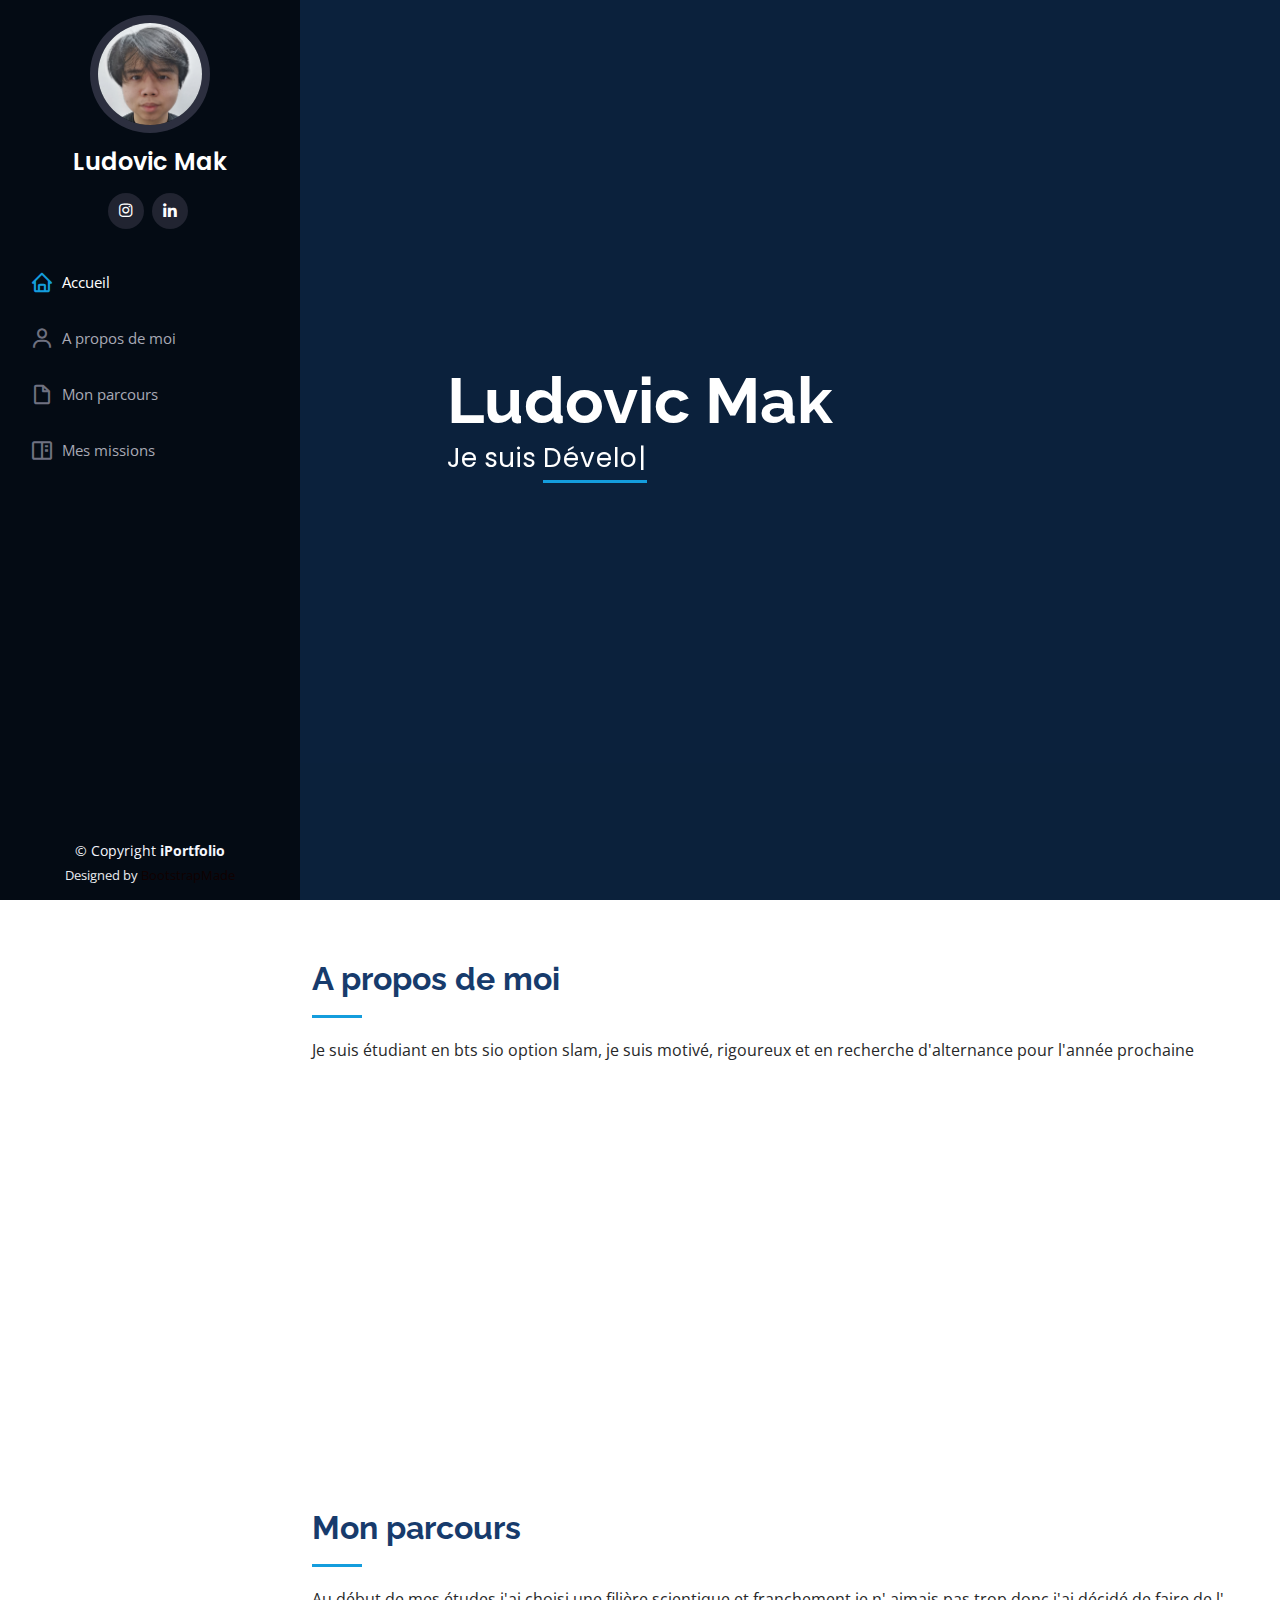
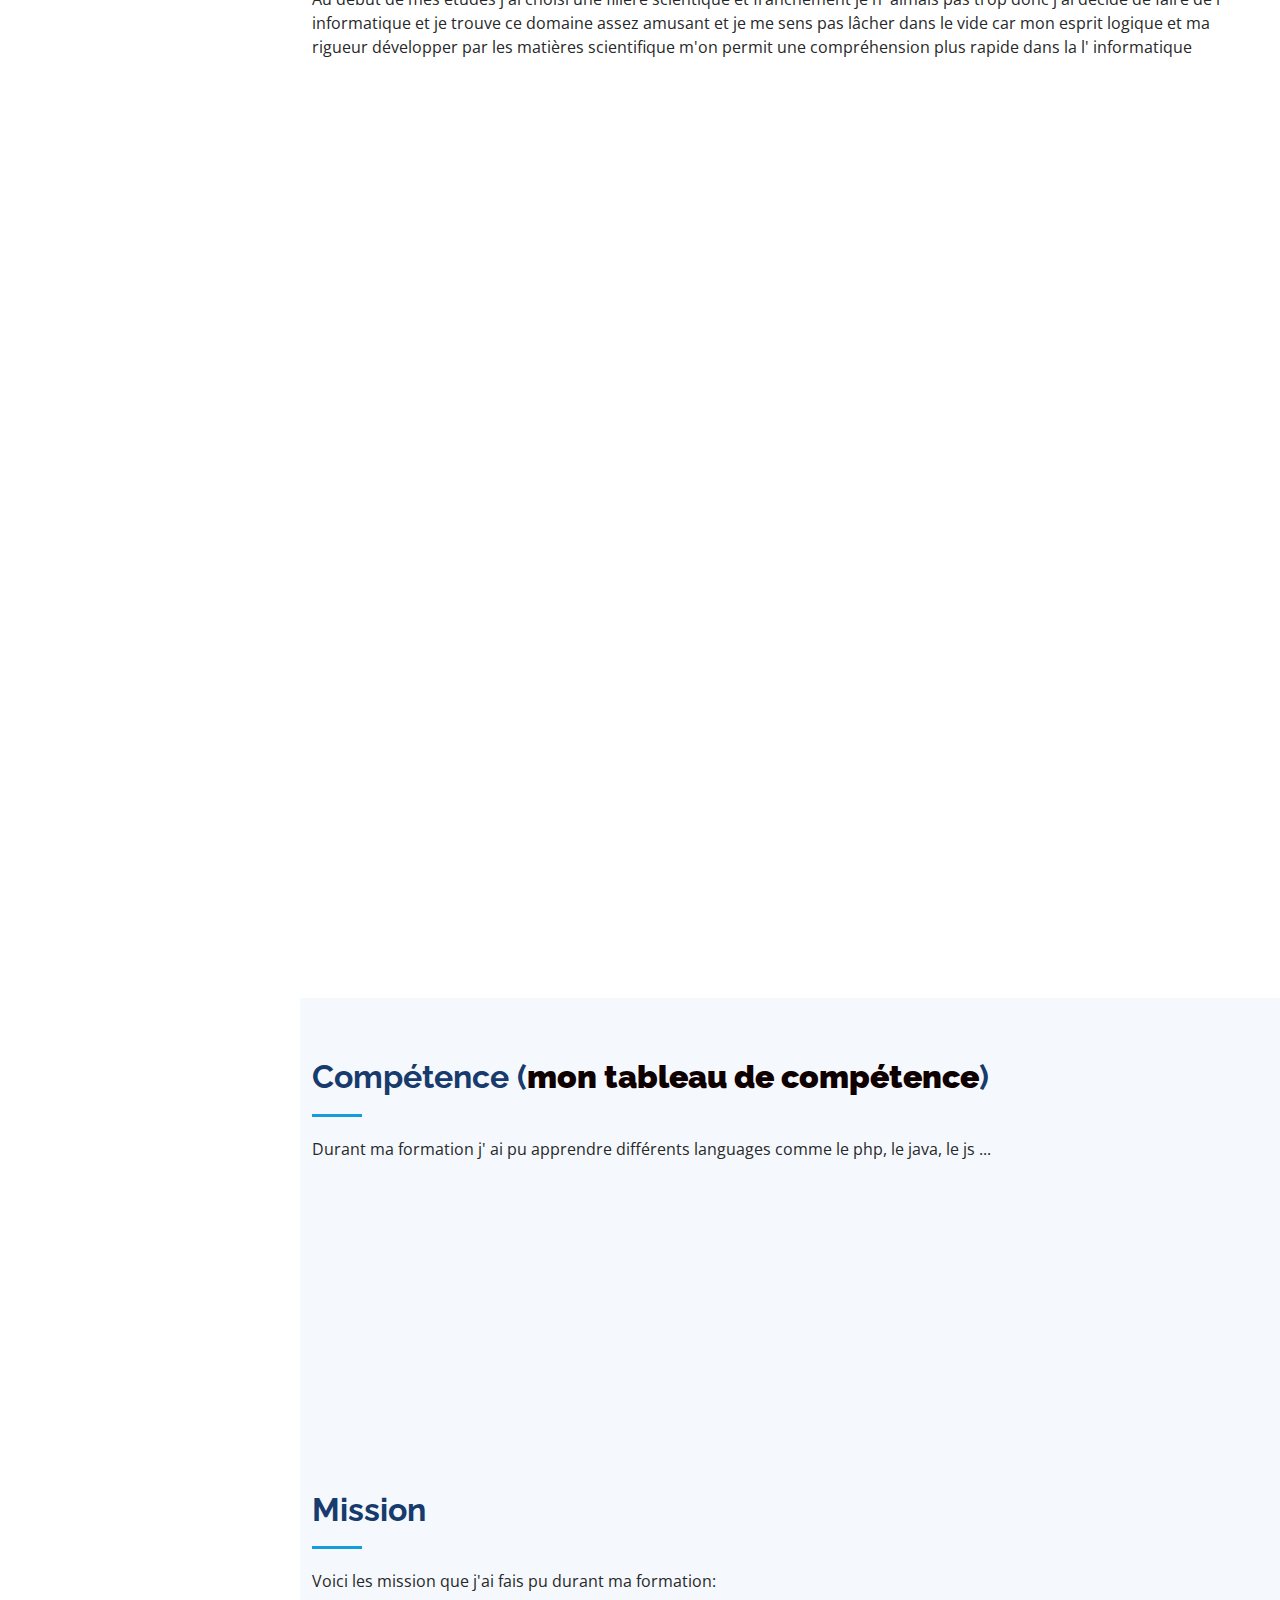
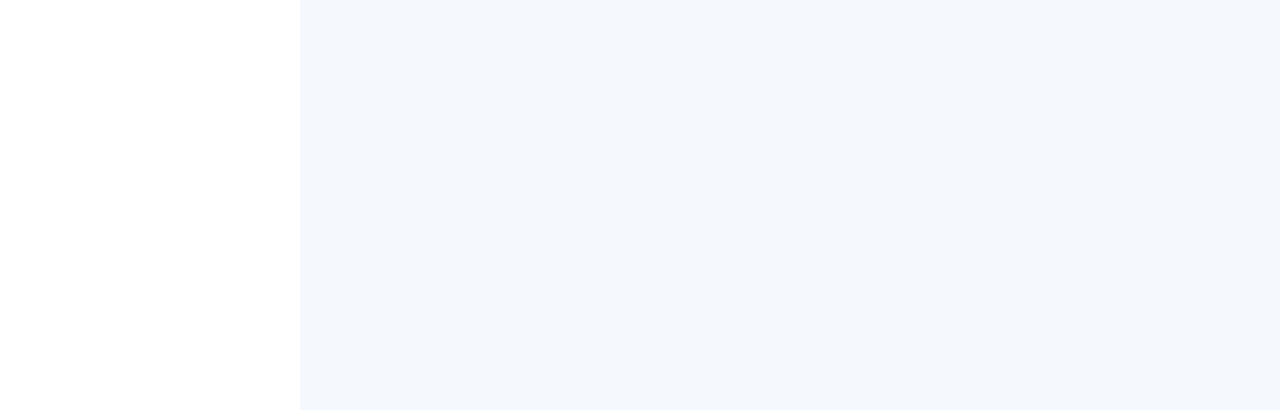
==== index.html @ ee84fea8 "go pc principal" ====
<!DOCTYPE html>
<html lang="en">

<head>
  <meta charset="utf-8">
  <meta content="width=device-width, initial-scale=1.0" name="viewport">

  <title>iPortfolio Bootstrap Template - Index</title>
  <meta content="" name="description">
  <meta content="" name="keywords">

  <!-- Favicons -->
  <link href="assets/img/favicon.png" rel="icon">
  <link href="assets/img/apple-touch-icon.png" rel="apple-touch-icon">

  <!-- Google Fonts -->
  <link href="https://fonts.googleapis.com/css?family=Open+Sans:300,300i,400,400i,600,600i,700,700i|Raleway:300,300i,400,400i,500,500i,600,600i,700,700i|Poppins:300,300i,400,400i,500,500i,600,600i,700,700i" rel="stylesheet">

  <!-- Vendor CSS Files -->
  <link href="assets/vendor/aos/aos.css" rel="stylesheet">
  <link href="assets/vendor/bootstrap/css/bootstrap.min.css" rel="stylesheet">
  <link href="assets/vendor/bootstrap-icons/bootstrap-icons.css" rel="stylesheet">
  <link href="assets/vendor/boxicons/css/boxicons.min.css" rel="stylesheet">
  <link href="assets/vendor/glightbox/css/glightbox.min.css" rel="stylesheet">
  <link href="assets/vendor/swiper/swiper-bundle.min.css" rel="stylesheet">

  <!-- Template Main CSS File -->
  <link href="assets/css/style.css" rel="stylesheet">

  <!-- =======================================================
  * Template Name: iPortfolio - v3.10.0
  * Template URL: https://bootstrapmade.com/iportfolio-bootstrap-portfolio-websites-template/
  * Author: BootstrapMade.com
  * License: https://bootstrapmade.com/license/
  ======================================================== -->
</head>

<body>

  <!-- ======= Mobile nav toggle button ======= -->
  <i class="bi bi-list mobile-nav-toggle d-xl-none"></i>

  <!-- ======= Header ======= -->
  <header id="header">
    <div class="d-flex flex-column">

      <div class="profile">
        <img src="assets/img/IMG_20230101_144242.jpg" alt="" class="img-fluid rounded-circle">
        <h1 class="text-light"><a href="index.html">Ludovic Mak</a></h1>
        <div class="social-links mt-3 text-center">
          <a href="https://www.instagram.com/mak.ludovic/?hl=fr" class="instagram"><i class="bx bxl-instagram"></i></a>
          <a href="https://www.linkedin.com/in/ludovic-mak-219747232/" class="linkedin"><i class="bx bxl-linkedin"></i></a>
        </div>
      </div>

      <nav id="navbar" class="nav-menu navbar">
        <ul>
          <li><a href="#hero" class="nav-link scrollto active"><i class="bx bx-home"></i> <span>Accueil</span></a></li>
          <li><a href="#about" class="nav-link scrollto"><i class="bx bx-user"></i> <span>A propos de moi</span></a></li>
          <li><a href="#resume" class="nav-link scrollto"><i class="bx bx-file-blank"></i> <span>Mon parcours</span></a></li>
          <li><a href="#portfolio" class="nav-link scrollto"><i class="bx bx-book-content"></i> <span>Mes missions</span></a></li>
        </ul>
      </nav><!-- .nav-menu -->
    </div>
  </header><!-- End Header -->

  <!-- ======= Hero Section ======= -->
  <section id="hero" class="d-flex flex-column justify-content-center align-items-center">
    <div class="hero-container" data-aos="fade-in">
      <h1>Ludovic Mak</h1>
      <p>Je suis <span class="typed" data-typed-items="Développeur, étudiant"></span></p>
    </div>
  </section><!-- End Hero -->

  <main id="main">

    <!-- ======= About Section ======= -->
    <section id="about" class="about">
      <div class="container">

        <div class="section-title">
          <h2>A propos de moi</h2>
          <p>Je suis étudiant en bts sio option slam, je suis motivé, rigoureux et en recherche d'alternance pour l'année prochaine</p>
        </div>

        <div class="row">
          <div class="col-lg-4" data-aos="fade-right">
            <img src="assets/img/IMG_20230101_144242.jpg" class="img-fluid" alt="">
          </div>
          <div class="col-lg-8 pt-4 pt-lg-0 content" data-aos="fade-left">
            <h3>Mon profil</h3>
            <div class="row">
              <div class="col-lg-6">
                <ul>
                  <li><i class="bi bi-chevron-right"></i> <strong>Née:</strong> <span>9 mai 2003</span></li>
                  <li><i class="bi bi-chevron-right"></i> <strong>Téléphone:</strong> <span>0781103301</span></li>
                  <li><i class="bi bi-chevron-right"></i> <strong>Ville:</strong> <span>Paris, Noisy-le-sec</span></li>
                </ul>
              </div>
              <div class="col-lg-6">
                <ul>
                  <li><i class="bi bi-chevron-right"></i> <strong>Age:</strong> <span>19</span></li>
                  <li><i class="bi bi-chevron-right"></i> <strong>Diplome:</strong> <span>Bts SIO (en cours)</span></li>
                  <li><i class="bi bi-chevron-right"></i> <strong>Email:</strong> <span>ludovic93mak@gmail.com</span></li>
                </ul>
              </div>
            </div>
            <strong>Mes hobbies:</strong>
            <p>
              Je suis un grand fan d'animation japonaise et des jeux vidéos (csgo,valorant , league of légend). J'adore le sport.
            </p>
          </div>
        </div>

      </div>
    </section><!-- End About Section -->



    <!-- ======= Resume Section ======= -->
    <section id="resume" class="resume">
      <div class="container">

        <div class="section-title">
          <h2>Mon parcours</h2>
          <p>Au début de mes études j'ai choisi une filière scientique et franchement je n' aimais pas trop donc j'ai décidé de faire de l' informatique et je trouve ce domaine assez amusant et je me sens pas lâcher dans le vide car mon esprit logique et ma rigueur développer par les matières scientifique m'on permit une compréhension plus rapide dans la l' informatique</p>
        </div>

        <div >
          <div  data-aos="fade-up">
            <h3 class="resume-title">Formation</h3>
            <div class="resume-item">
              <h4>Baccalauréat (Spécialité mathématique et physique chimie)</h4>
              <h5>2019 - 2021</h5>
              <p><em>Année de Terminale scientifique à travers laquelle j'ai choisi les spécialitées mathématique,physique et dont j' ai retiré la spécialité science de la vie et de la terre</em></p>
            </div>
            <div class="resume-item">
              <h4>BTS Services Informatiques aux Organisations (SIO)
                ORT Daniel Mayer Montreuil</h4>
              <h5>2021-2023(en cours)</h5>
              <p><em>Première formation supérieur avec l'option slam</em></p>
            </div>
          </div>
          <div  data-aos="fade-up" data-aos-delay="100">
            <h3 class="resume-title">Expérience professionnel (<a href="https://drive.google.com/file/d/1lnqIMyscr5g5LhVoEXSQSkCgMz_3usOL/view?usp=share_link"><strong>mon CV</strong></a>)</h3>
            <div class="resume-item">
              <h4>Premier stage à Etienne Services</h4>
              <h5>23 mai 2022 - 27 juin 2020</h5>
              <p><em>Présentaion de l' entreprise:</em></p>
              <p><em>Etienne Services est une SASU situé à Noisy le sec(93130) dont son domaine sont la plomberie, serrurerie et l'électricité qui à pour secteur d’activité national(France) et comme effectif
                6 à 9 salariés</em></p>
              <p><em>Ma mission:</em></p>
              <ul>
                <li>CSS,html et responsive</li>
                <li>MVC</li>
              </ul>
            </div>
            <div class="resume-item">
              <h4>CDD</h4>
              <h5>vacance d'été 2022</h5>
              <p><em>Participation à l'intégration du designe du site Etienne Services</em></p>
              <ul>
                <li>CSS,html et responsive</li>
              </ul>
            </div>
          </div>
        </div>

      </div>
    </section><!-- End Resume Section -->
    <!-- ======= Skills Section ======= -->
    <section id="skills" class="skills section-bg">
      <div class="container">

        <div class="section-title">
          <h2>Compétence (<a href="https://docs.google.com/spreadsheets/d/13th4vbRQfVLLl1kEltudAr673wHTP_uY/edit?usp=share_link&ouid=117231473294938937440&rtpof=true&sd=true"><strong>mon tableau de compétence</strong></a>)</h2>

          <p>Durant ma formation j' ai pu apprendre différents languages comme le php, le java, le js ...</p>
        </div>

        <div class="row skills-content">

          <div class="col-lg-6" data-aos="fade-up">

            <div class="progress">
              <span class="skill">HTML </span>

            </div>

            <div class="progress">
              <span class="skill">CSS </span>

            </div>

            <div class="progress">
              <span class="skill">JavaScript </span>

            </div>

          </div>

          <div class="col-lg-6" data-aos="fade-up" data-aos-delay="100">

            <div class="progress">
              <span class="skill">PHP </span>

            </div>

            <div class="progress">
              <span class="skill">JAVA</span>

            </div>

            <div class="progress">
              <span class="skill">Python </span>
            </div>

          </div>

        </div>

      </div>
    </section><!-- End Skills Section -->

    <!-- ======= Portfolio Section ======= -->
    <section id="portfolio" class="portfolio section-bg">
      <div class="container">

        <div class="section-title">
          <h2>Mission</h2>
         <p>Voici les mission que j'ai fais pu durant ma formation:</p>
        </div>

        <div class="row" data-aos="fade-up">
          <div class="col-lg-12 d-flex justify-content-center">
            <ul id="portfolio-flters">
              <li data-filter="*" class="filter-active">All</li>
              <li data-filter=".filter-soft">software</li>
              <li data-filter=".filter-web">Web</li>
            </ul>
          </div>
        </div>

        <div class="row portfolio-container" data-aos="fade-up" data-aos-delay="100">

          <div class="col-lg-4 col-md-6 portfolio-item filter-soft w-25">
            <div class="portfolio-wrap">
              <img src="assets/img/softauto.jpg" class="img-fluid w-100" alt="">
              <div class="portfolio-links">
                <a href="assets/img/softauto.jpg" data-gallery="portfolioGallery" class="portfolio-lightbox" title="App 1"><i class="bx bx-plus"></i></a>
                <a href="autoSoftware-details.html" title="More Details"><i class="bx bx-link"></i></a>
              </div>
            </div>
          </div>

          <div class="col-lg-4 col-md-6 portfolio-item filter-web w-25">
            <div class="portfolio-wrap">
              <img src="assets/img/webauto.jpg" class="img-fluid w-100" alt="">
              <div class="portfolio-links">
                <a href="assets/img/webauto.jpg" data-gallery="portfolioGallery" class="portfolio-lightbox" title="Web 3"><i class="bx bx-plus"></i></a>
                <a href="autoWeb-details.html" title="More Details"><i class="bx bx-link"></i></a>
              </div>
            </div>
          </div>
          <div class="col-lg-4 col-md-6 portfolio-item filter-web w-25">
            <div class="portfolio-wrap">
              <img src="assets/img/projetStage.png" class="img-fluid w-100" alt="" >
              <div class="portfolio-links">
                <a href="assets/img/webauto.jpg" data-gallery="portfolioGallery" class="portfolio-lightbox" title="Web 3"><i class="bx bx-plus"></i></a>
                <a href="projetStage-details.html" title="More Details"><i class="bx bx-link"></i></a>
              </div>
            </div>
          </div>
          <div class="col-lg-4 col-md-6 portfolio-item filter-web w-25">
            <div class="portfolio-wrap">
              <img src="assets/img/stagecrm.png" class="img-fluid w-100" alt="" >
              <div class="portfolio-links">
                <a href="assets/img/stagecrm.png" data-gallery="portfolioGallery" class="portfolio-lightbox" title="Web 3"><i class="bx bx-plus"></i></a>
                <a href="CRM-details.html" title="More Details"><i class="bx bx-link"></i></a>
              </div>
            </div>
          </div>

        </div>

      </div>
    </section><!-- End Portfolio Section -->


  </main><!-- End #main -->

  <!-- ======= Footer ======= -->
  <footer id="footer">
    <div class="container">
      <div class="copyright">
        &copy; Copyright <strong><span>iPortfolio</span></strong>
      </div>
      <div class="credits">
        <!-- All the links in the footer should remain intact. -->
        <!-- You can delete the links only if you purchased the pro version. -->
        <!-- Licensing information: https://bootstrapmade.com/license/ -->
        <!-- Purchase the pro version with working PHP/AJAX contact form: https://bootstrapmade.com/iportfolio-bootstrap-portfolio-websites-template/ -->
        Designed by <a href="https://bootstrapmade.com/">BootstrapMade</a>
      </div>
    </div>
  </footer><!-- End  Footer -->

  <a href="#" class="back-to-top d-flex align-items-center justify-content-center"><i class="bi bi-arrow-up-short"></i></a>

  <!-- Vendor JS Files -->
  <script src="assets/vendor/purecounter/purecounter_vanilla.js"></script>
  <script src="assets/vendor/aos/aos.js"></script>
  <script src="assets/vendor/bootstrap/js/bootstrap.bundle.min.js"></script>
  <script src="assets/vendor/glightbox/js/glightbox.min.js"></script>
  <script src="assets/vendor/isotope-layout/isotope.pkgd.min.js"></script>
  <script src="assets/vendor/swiper/swiper-bundle.min.js"></script>
  <script src="assets/vendor/typed.js/typed.min.js"></script>
  <script src="assets/vendor/waypoints/noframework.waypoints.js"></script>
  <script src="assets/vendor/php-email-form/validate.js"></script>

  <!-- Template Main JS File -->
  <script src="assets/js/main.js"></script>

</body>

</html>
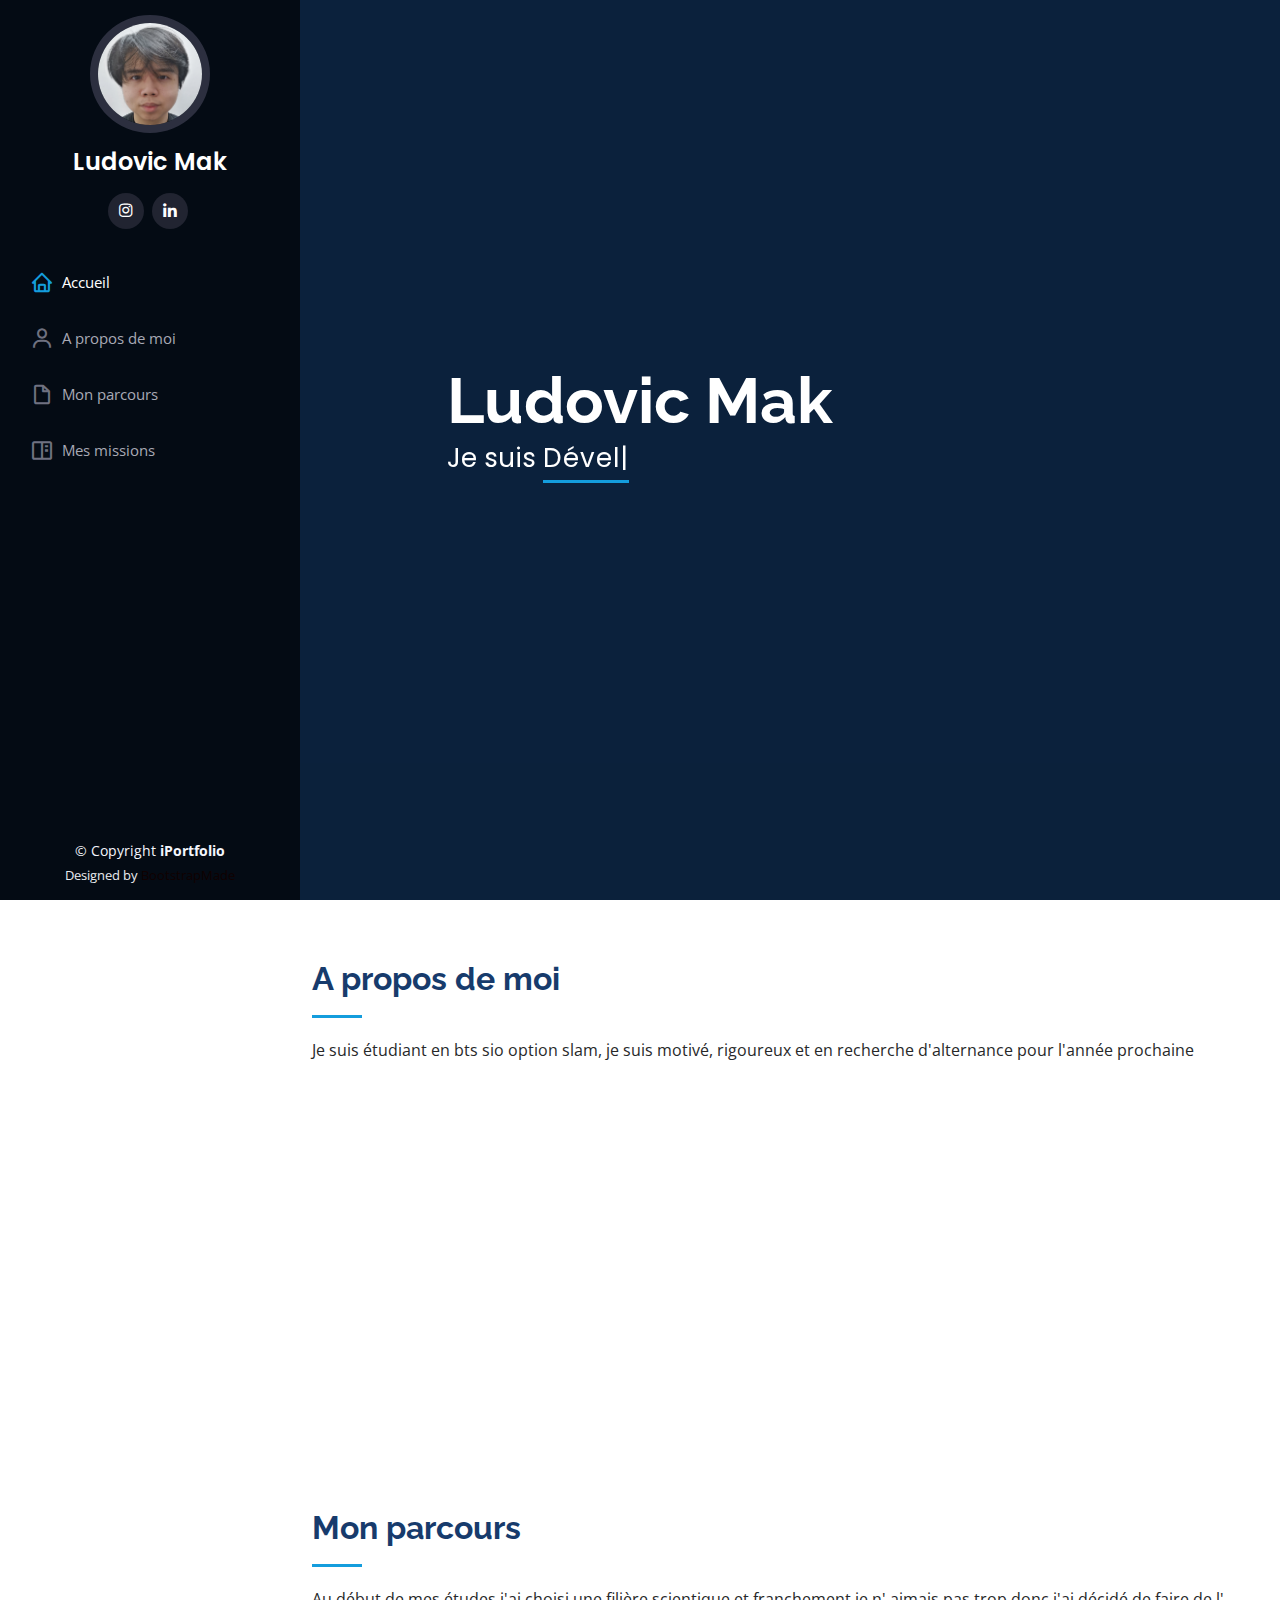
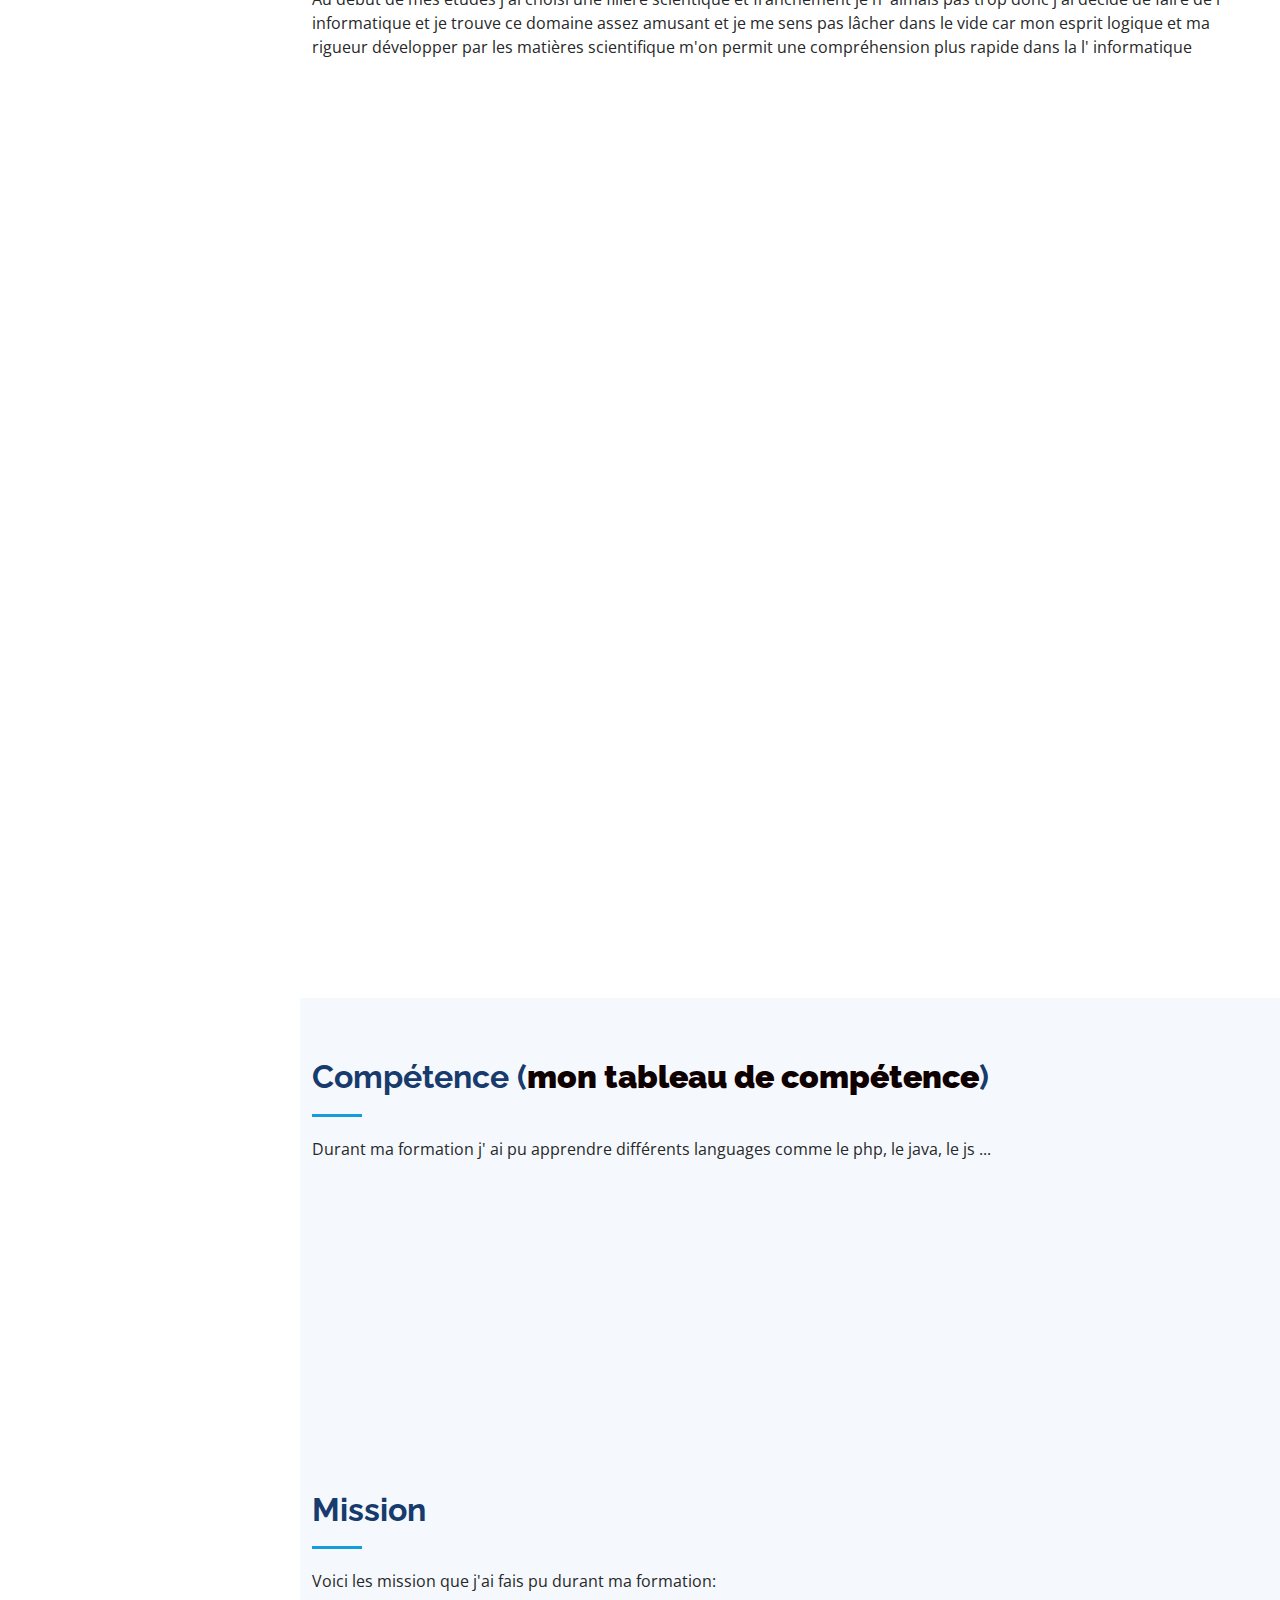
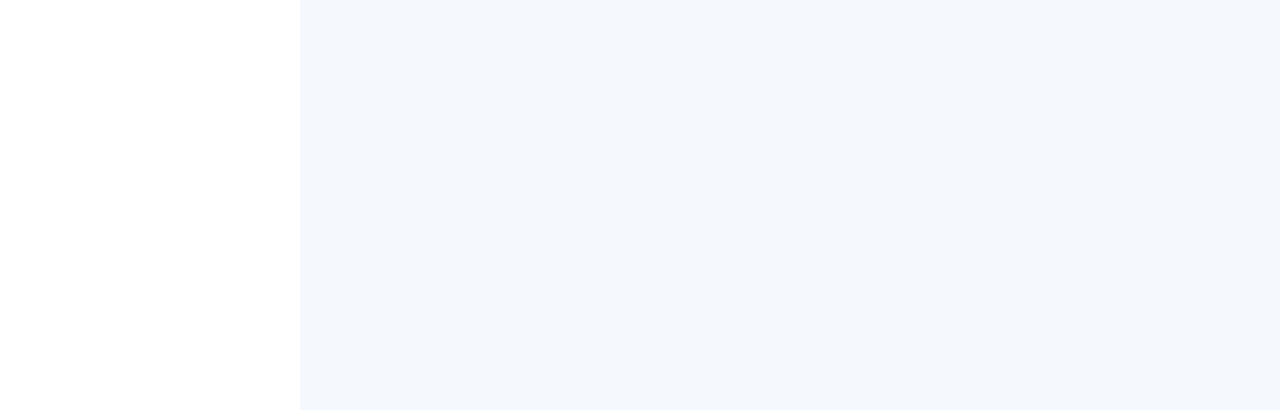
==== commit e59c3cf0: "sauvegarde" ====
--- a/index.html
+++ b/index.html
@@ -105,10 +105,7 @@
                 </ul>
               </div>
             </div>
-            <strong>Mes hobbies:</strong>
-            <p>
-              Je suis un grand fan d'animation japonaise et des jeux vidéos (csgo,valorant , league of légend). J'adore le sport.
-            </p>
+
           </div>
         </div>
 
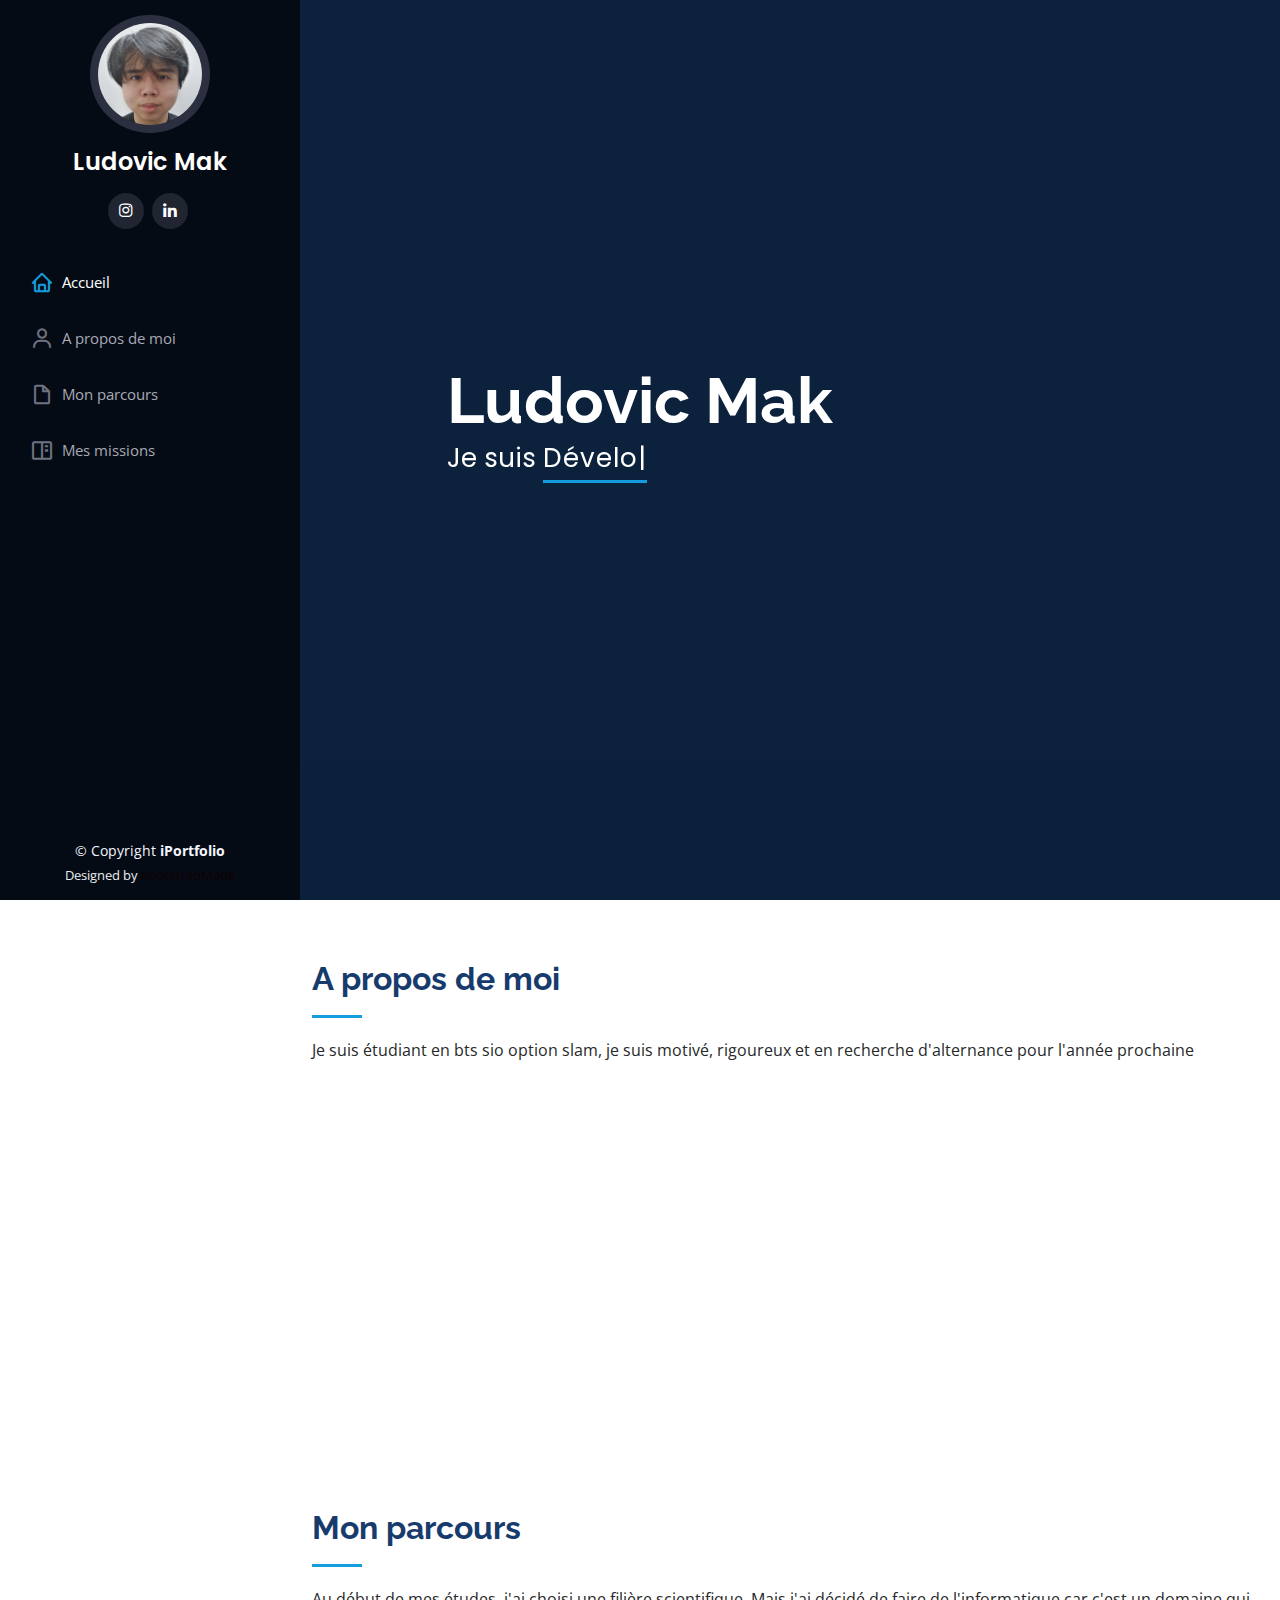
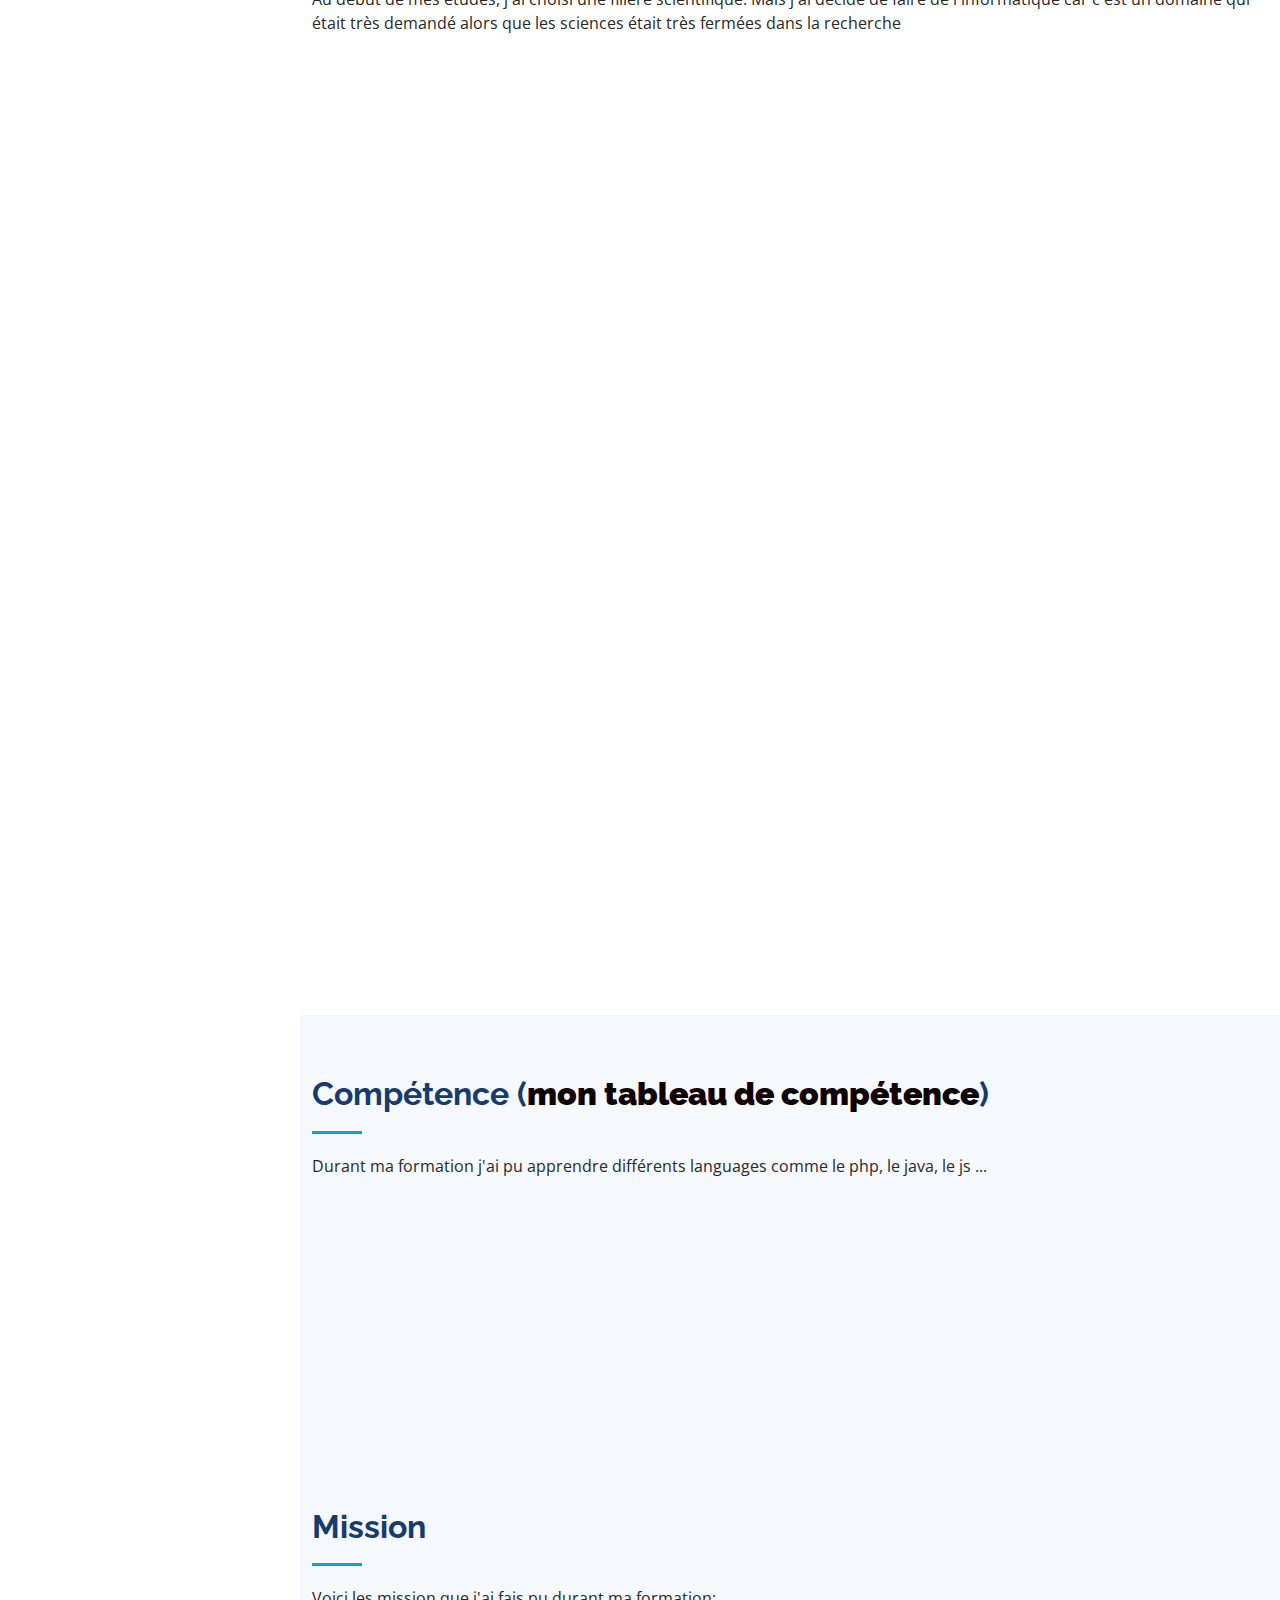
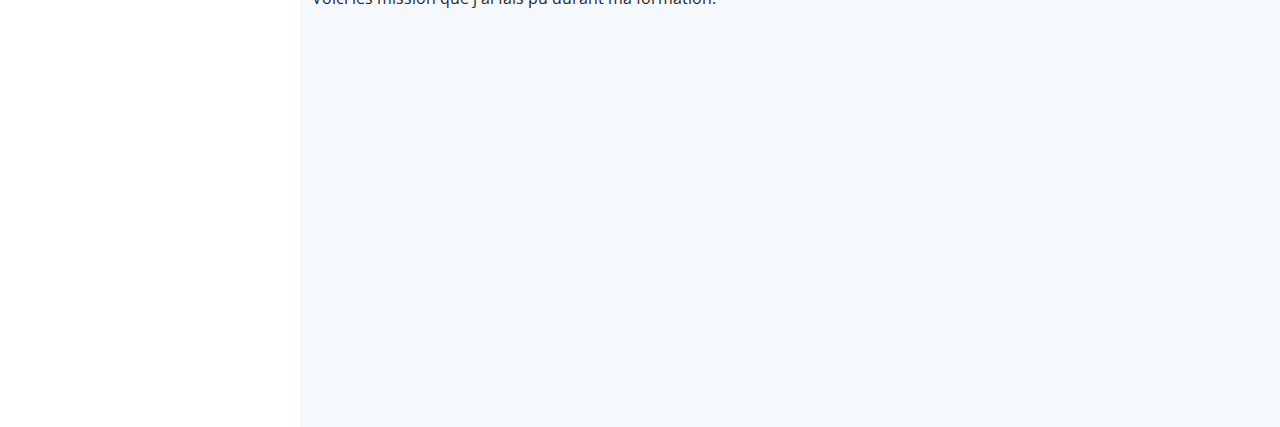
==== commit 8db2d1a3: "sauvegarde" ====
--- a/index.html
+++ b/index.html
@@ -94,7 +94,7 @@
                 <ul>
                   <li><i class="bi bi-chevron-right"></i> <strong>Née:</strong> <span>9 mai 2003</span></li>
                   <li><i class="bi bi-chevron-right"></i> <strong>Téléphone:</strong> <span>0781103301</span></li>
-                  <li><i class="bi bi-chevron-right"></i> <strong>Ville:</strong> <span>Paris, Noisy-le-sec</span></li>
+                  <li><i class="bi bi-chevron-right"></i> <strong>Ville:</strong> <span>Noisy-le-sec</span></li>
                 </ul>
               </div>
               <div class="col-lg-6">
@@ -120,7 +120,7 @@
 
         <div class="section-title">
           <h2>Mon parcours</h2>
-          <p>Au début de mes études j'ai choisi une filière scientique et franchement je n' aimais pas trop donc j'ai décidé de faire de l' informatique et je trouve ce domaine assez amusant et je me sens pas lâcher dans le vide car mon esprit logique et ma rigueur développer par les matières scientifique m'on permit une compréhension plus rapide dans la l' informatique</p>
+          <p>Au début de mes études, j'ai choisi une filière scientifique. Mais j'ai décidé de faire de l'informatique car c'est un domaine qui était très demandé alors que les sciences était très fermées dans la recherche</p>
         </div>
 
         <div >
@@ -142,23 +142,26 @@
             <h3 class="resume-title">Expérience professionnel (<a href="https://drive.google.com/file/d/1lnqIMyscr5g5LhVoEXSQSkCgMz_3usOL/view?usp=share_link"><strong>mon CV</strong></a>)</h3>
             <div class="resume-item">
               <h4>Premier stage à Etienne Services</h4>
-              <h5>23 mai 2022 - 27 juin 2020</h5>
+              <h5>23 mai 2022 - 27 juin 2022</h5>
               <p><em>Présentaion de l' entreprise:</em></p>
               <p><em>Etienne Services est une SASU situé à Noisy le sec(93130) dont son domaine sont la plomberie, serrurerie et l'électricité qui à pour secteur d’activité national(France) et comme effectif
                 6 à 9 salariés</em></p>
               <p><em>Ma mission:</em></p>
               <ul>
-                <li>CSS,html et responsive</li>
-                <li>MVC</li>
+                <li>Un blog responsive et en MVC avec comme techno : CSS, html et php</li>
               </ul>
             </div>
             <div class="resume-item">
               <h4>CDD</h4>
               <h5>vacance d'été 2022</h5>
               <p><em>Participation à l'intégration du designe du site Etienne Services</em></p>
-              <ul>
-                <li>CSS,html et responsive</li>
-              </ul>
+
+            </div>
+            <div class="resume-item">
+              <h4>CDD</h4>
+              <h5>9 janvier 2023 - 17 février 2023</h5>
+              <p><em>Ma mission était de tester leur crm et de résoudre les bugs dans le back-end et dans le front-end. Les tech</em></p>
+
             </div>
           </div>
         </div>
@@ -172,7 +175,7 @@
         <div class="section-title">
           <h2>Compétence (<a href="https://docs.google.com/spreadsheets/d/13th4vbRQfVLLl1kEltudAr673wHTP_uY/edit?usp=share_link&ouid=117231473294938937440&rtpof=true&sd=true"><strong>mon tableau de compétence</strong></a>)</h2>
 
-          <p>Durant ma formation j' ai pu apprendre différents languages comme le php, le java, le js ...</p>
+          <p>Durant ma formation j'ai pu apprendre différents languages comme le php, le java, le js ...</p>
         </div>
 
         <div class="row skills-content">
@@ -254,7 +257,7 @@
             <div class="portfolio-wrap">
               <img src="assets/img/webauto.jpg" class="img-fluid w-100" alt="">
               <div class="portfolio-links">
-                <a href="assets/img/webauto.jpg" data-gallery="portfolioGallery" class="portfolio-lightbox" title="Web 3"><i class="bx bx-plus"></i></a>
+                <a href="assets/img/webauto.jpg" data-gallery="portfolioGallery" class="portfolio-lightbox" title="Web 1"><i class="bx bx-plus"></i></a>
                 <a href="autoWeb-details.html" title="More Details"><i class="bx bx-link"></i></a>
               </div>
             </div>
@@ -263,7 +266,7 @@
             <div class="portfolio-wrap">
               <img src="assets/img/projetStage.png" class="img-fluid w-100" alt="" >
               <div class="portfolio-links">
-                <a href="assets/img/webauto.jpg" data-gallery="portfolioGallery" class="portfolio-lightbox" title="Web 3"><i class="bx bx-plus"></i></a>
+                <a href="assets/img/webauto.jpg" data-gallery="portfolioGallery" class="portfolio-lightbox" title="Web 2"><i class="bx bx-plus"></i></a>
                 <a href="projetStage-details.html" title="More Details"><i class="bx bx-link"></i></a>
               </div>
             </div>
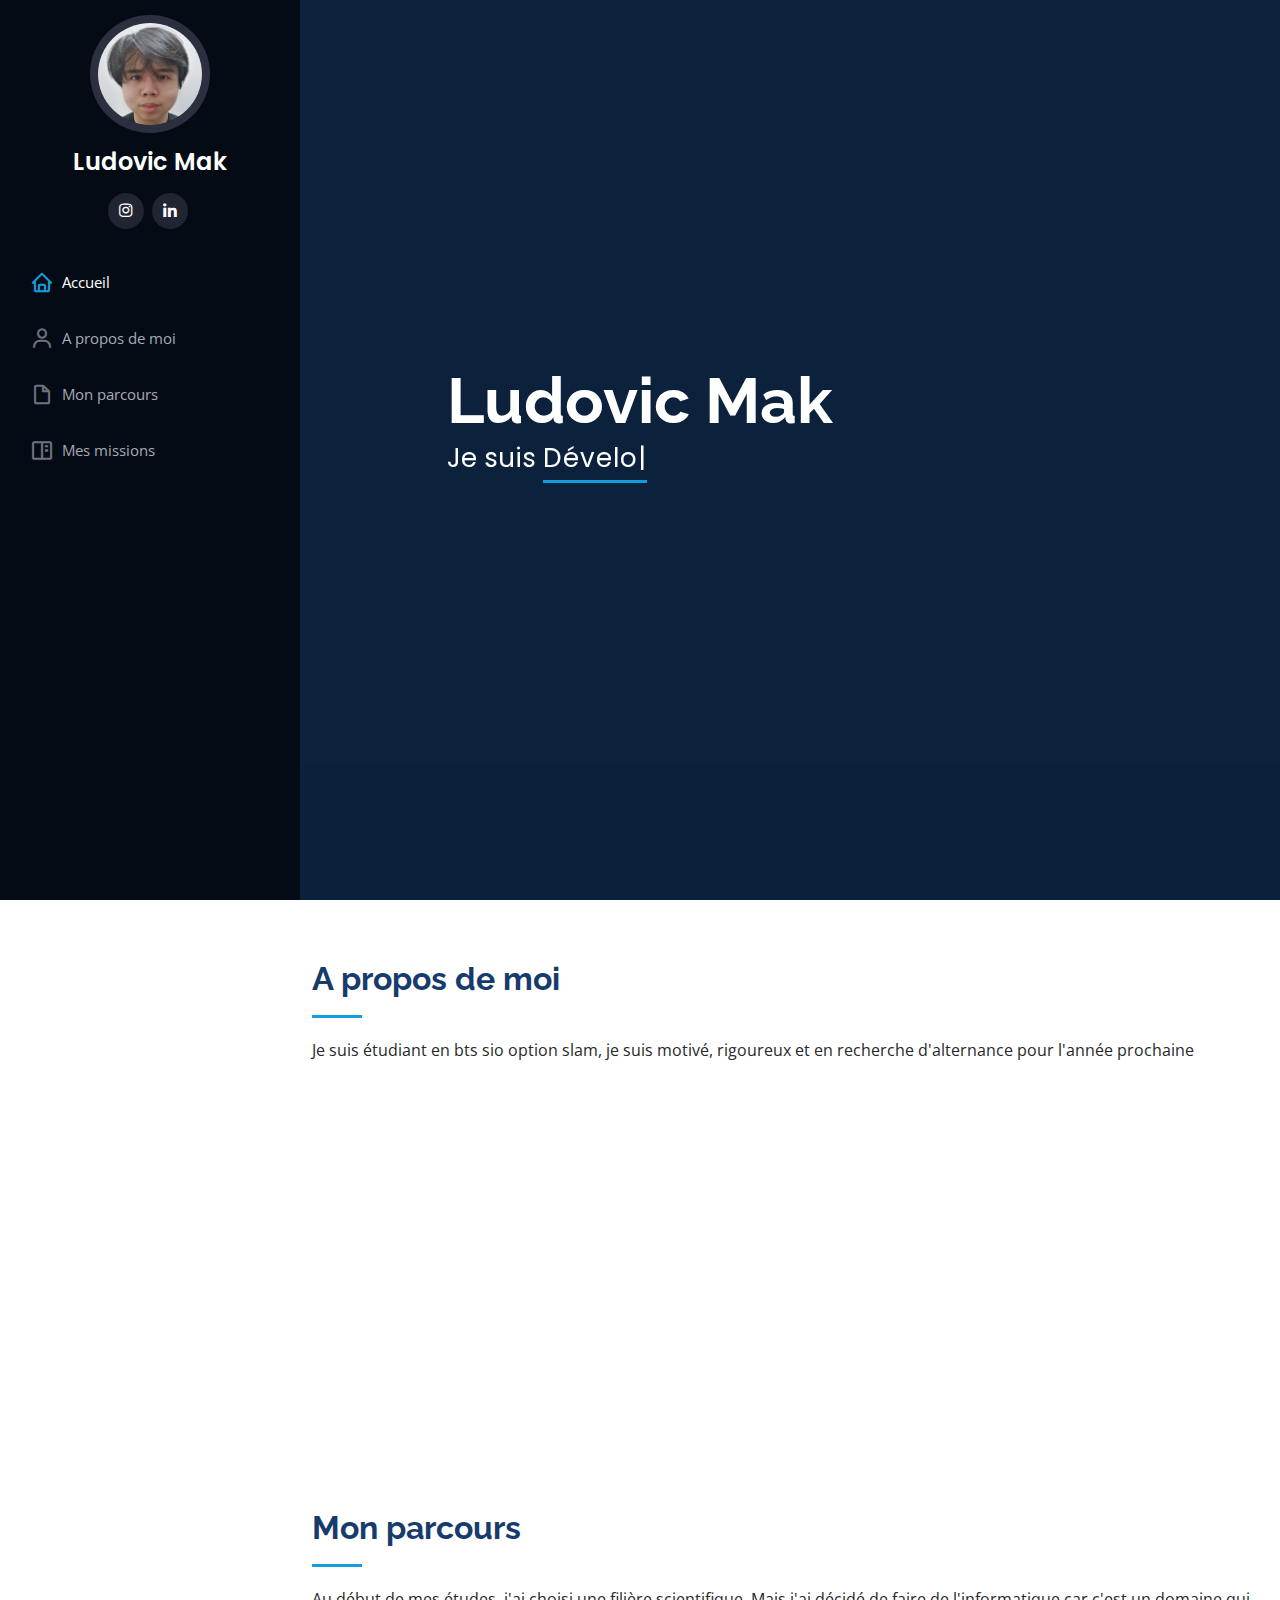
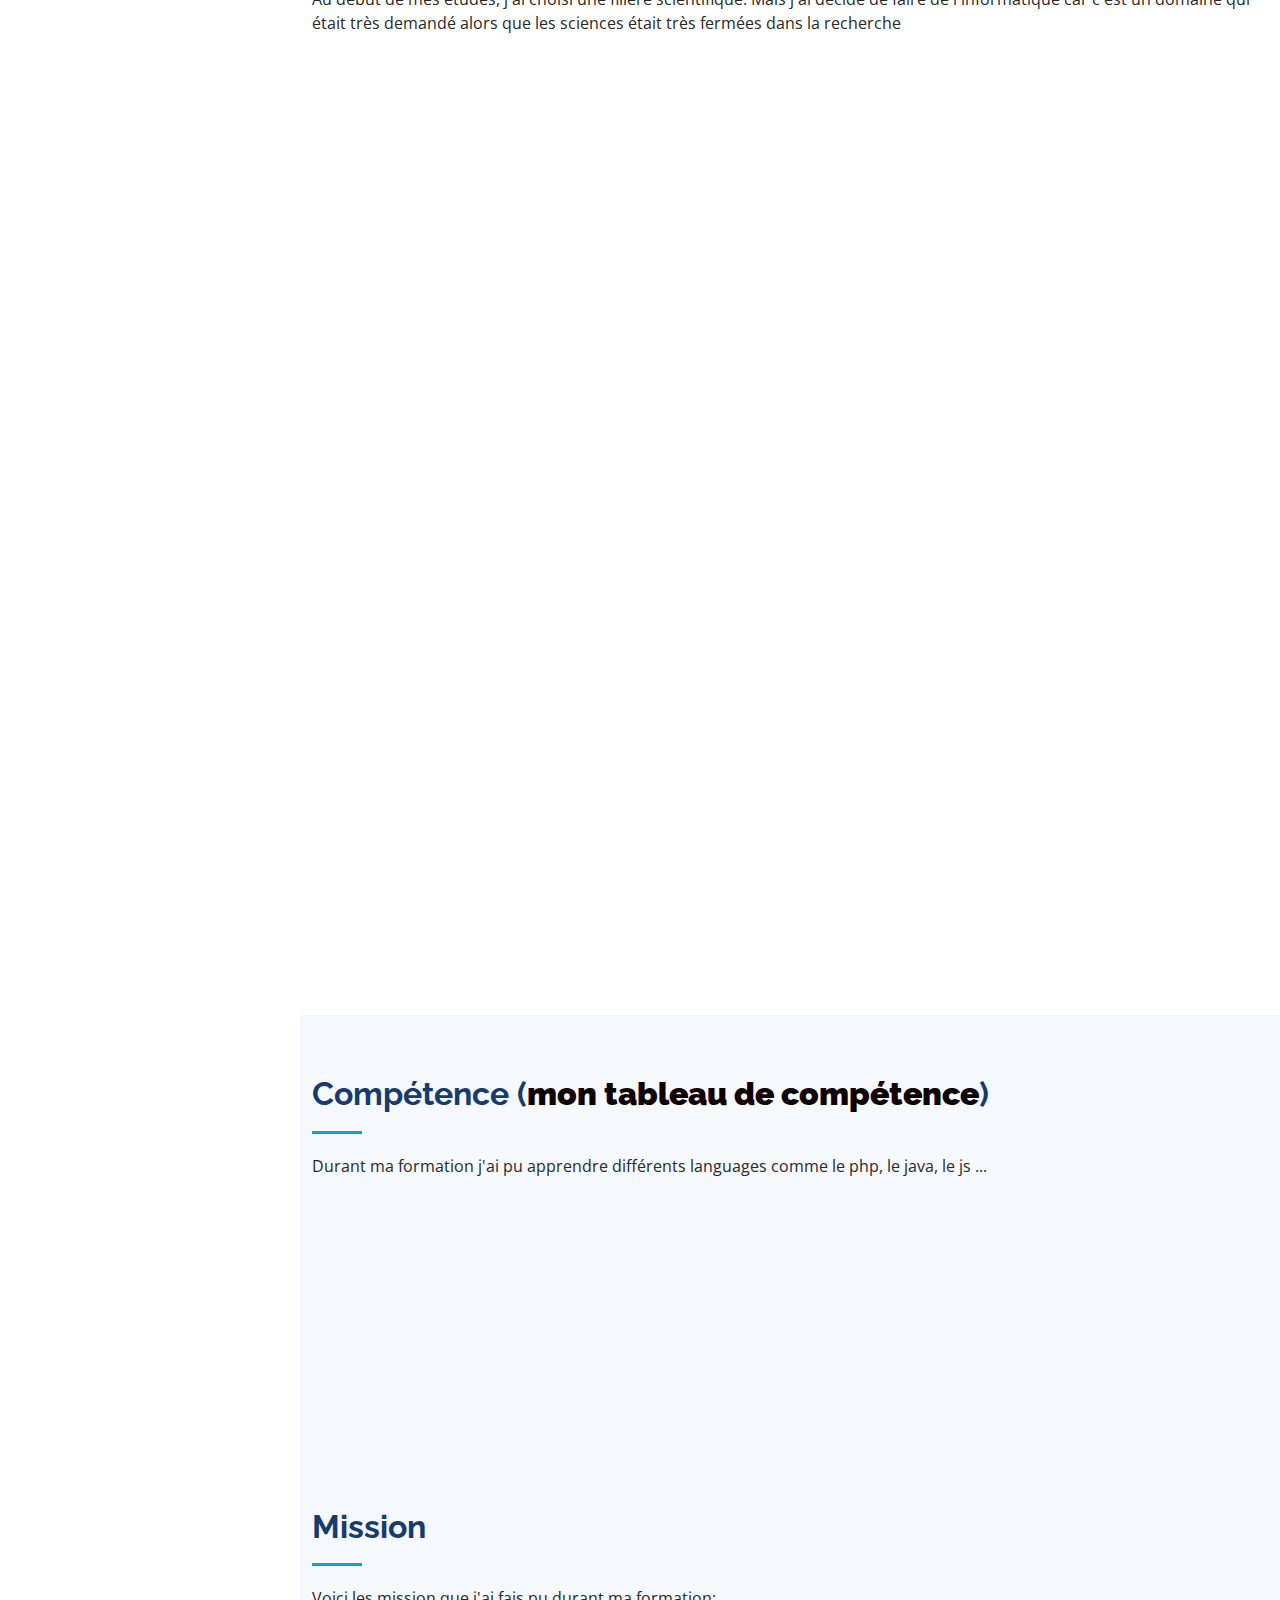
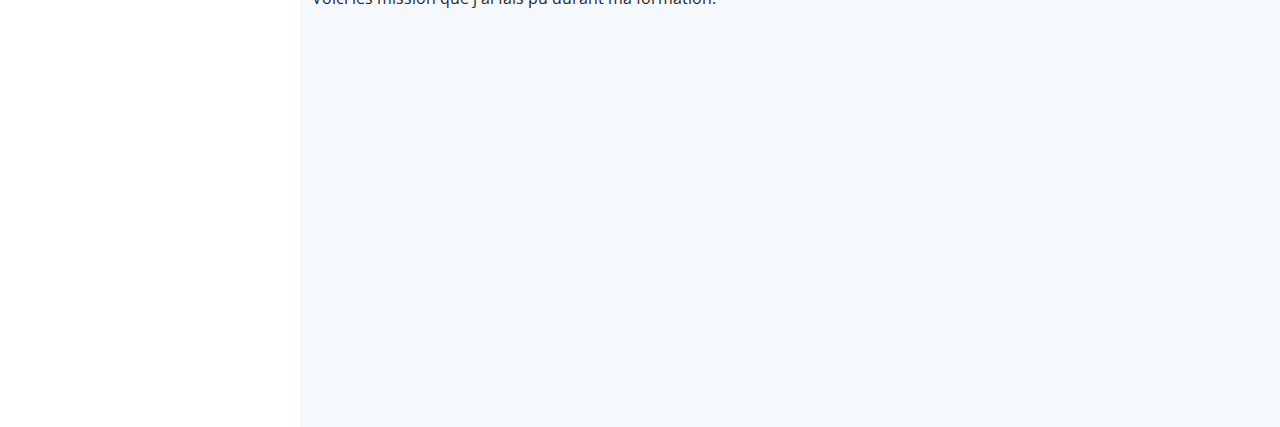
==== commit 20462b68: "sauvegarde" ====
--- a/index.html
+++ b/index.html
@@ -291,18 +291,6 @@
 
   <!-- ======= Footer ======= -->
   <footer id="footer">
-    <div class="container">
-      <div class="copyright">
-        &copy; Copyright <strong><span>iPortfolio</span></strong>
-      </div>
-      <div class="credits">
-        <!-- All the links in the footer should remain intact. -->
-        <!-- You can delete the links only if you purchased the pro version. -->
-        <!-- Licensing information: https://bootstrapmade.com/license/ -->
-        <!-- Purchase the pro version with working PHP/AJAX contact form: https://bootstrapmade.com/iportfolio-bootstrap-portfolio-websites-template/ -->
-        Designed by <a href="https://bootstrapmade.com/">BootstrapMade</a>
-      </div>
-    </div>
   </footer><!-- End  Footer -->
 
   <a href="#" class="back-to-top d-flex align-items-center justify-content-center"><i class="bi bi-arrow-up-short"></i></a>
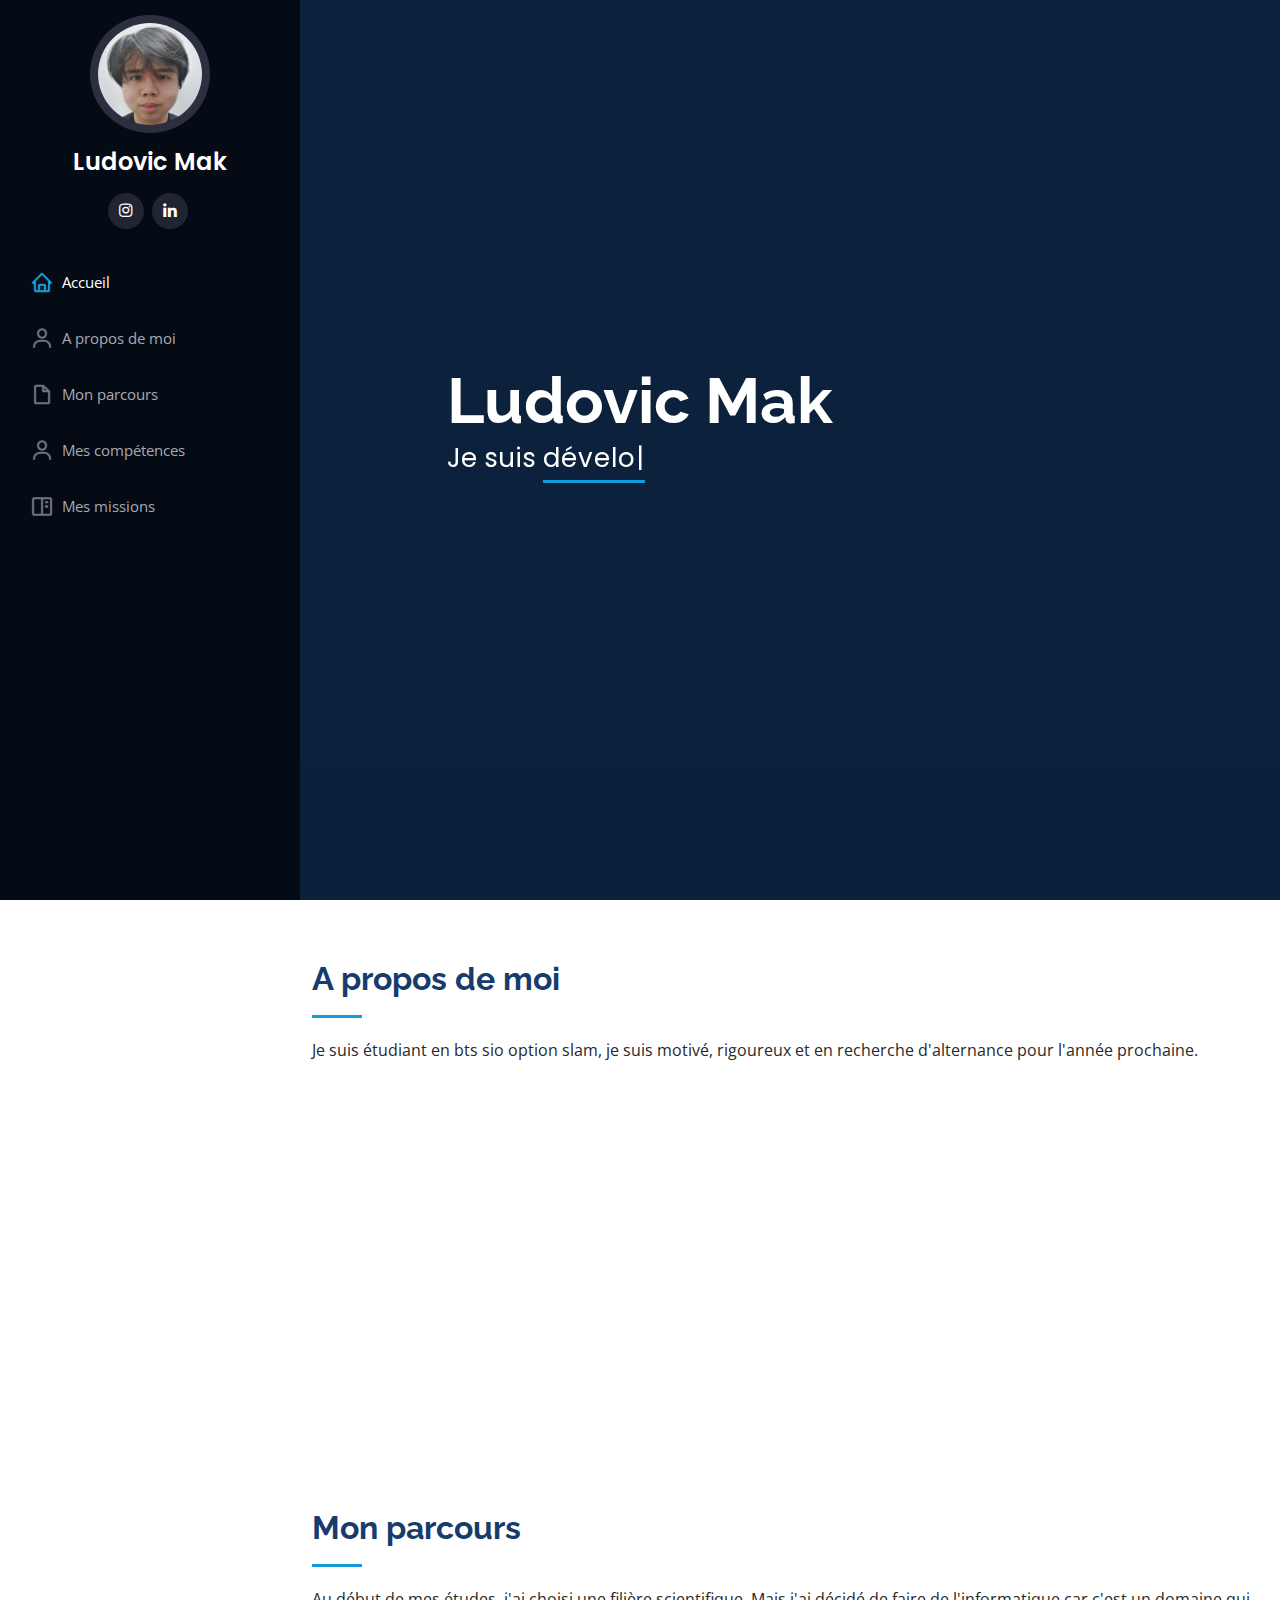
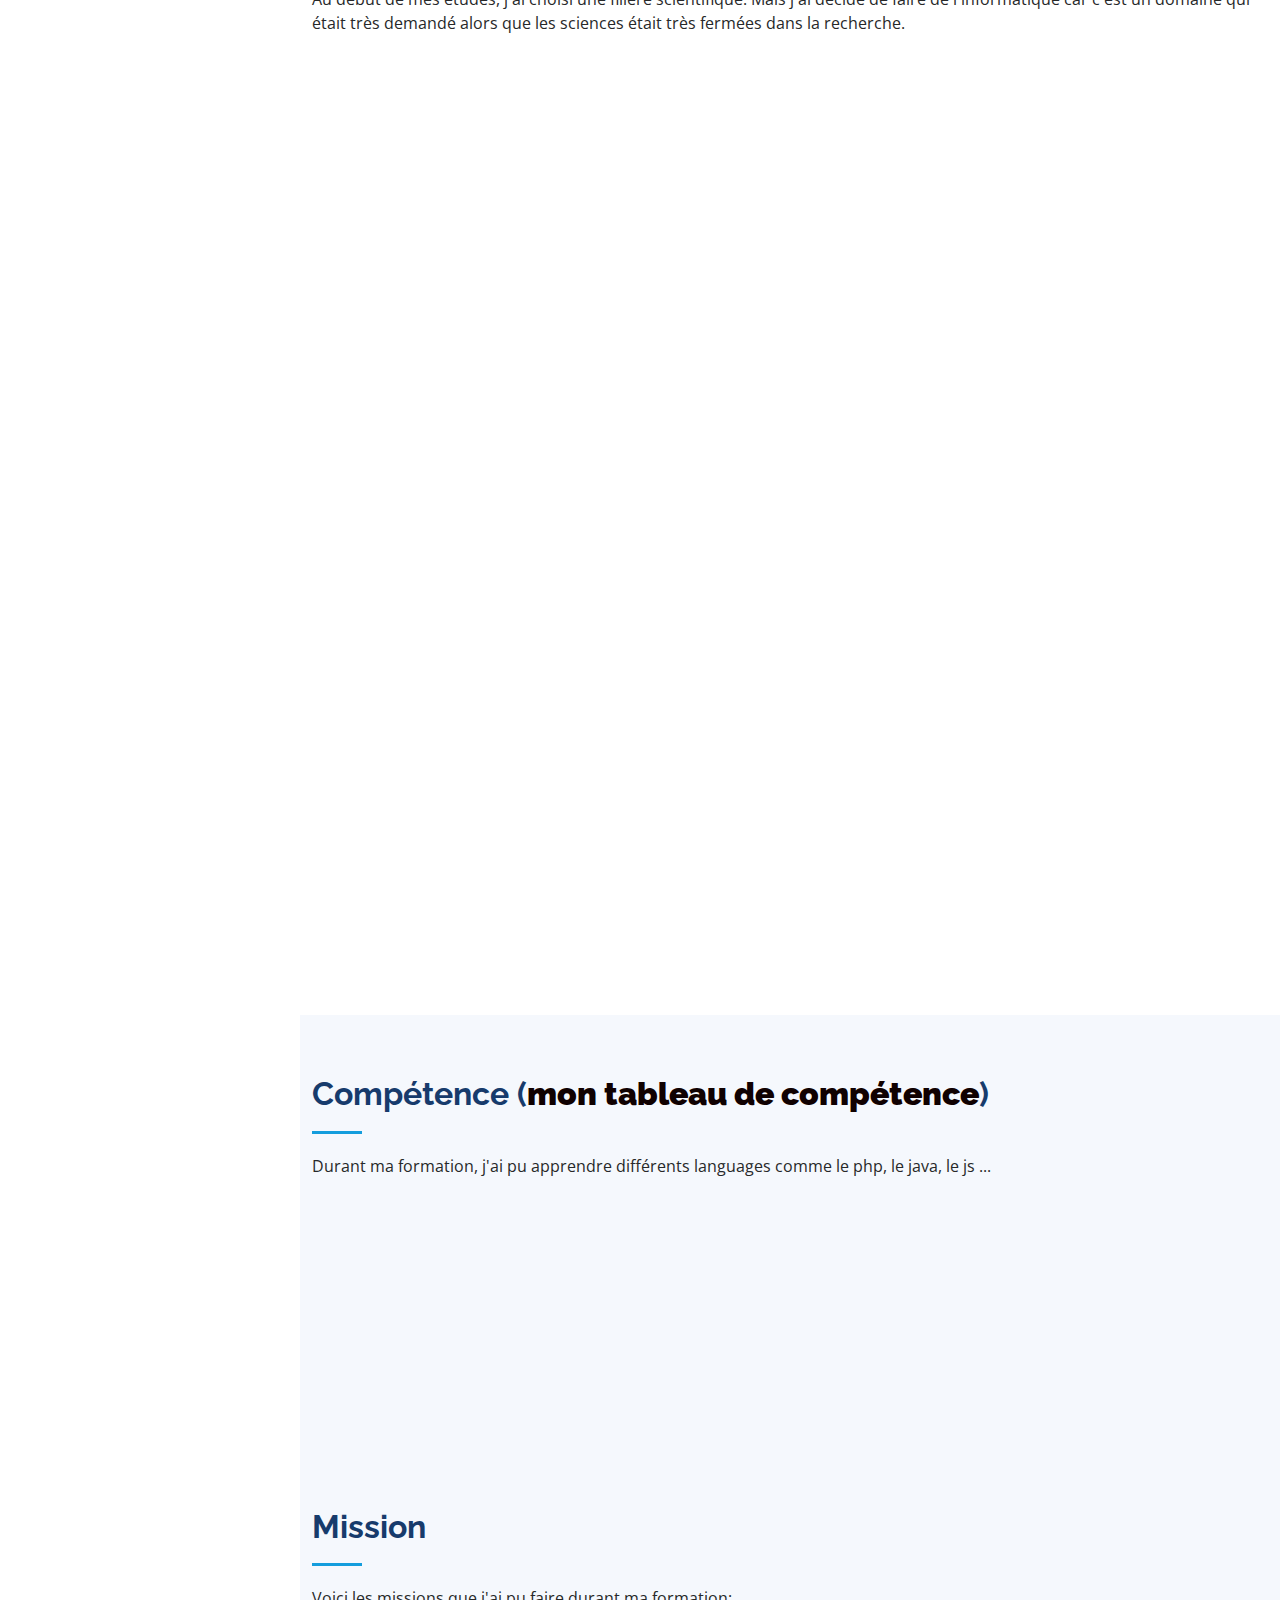
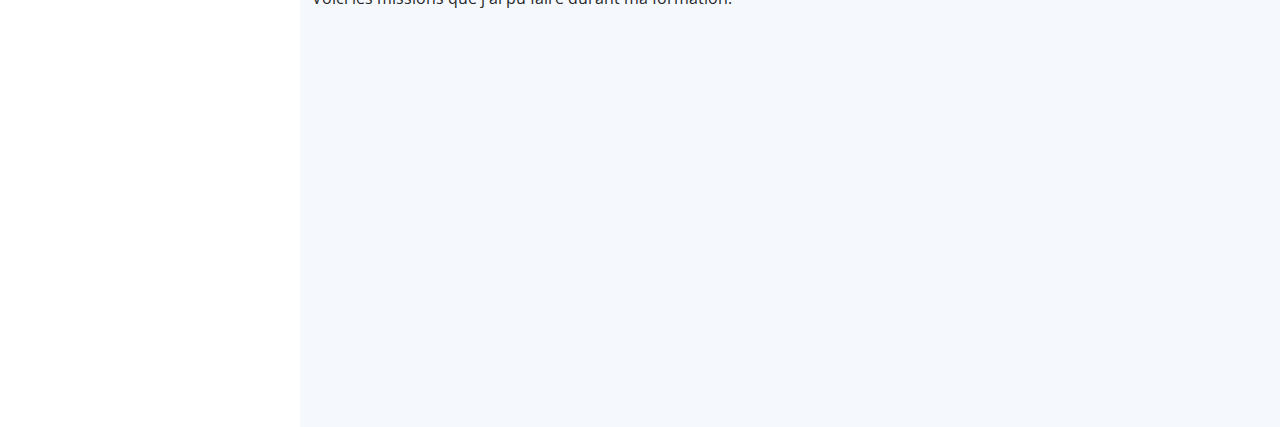
==== commit 5563bc31: "sauvegarde" ====
--- a/index.html
+++ b/index.html
@@ -58,6 +58,7 @@
           <li><a href="#hero" class="nav-link scrollto active"><i class="bx bx-home"></i> <span>Accueil</span></a></li>
           <li><a href="#about" class="nav-link scrollto"><i class="bx bx-user"></i> <span>A propos de moi</span></a></li>
           <li><a href="#resume" class="nav-link scrollto"><i class="bx bx-file-blank"></i> <span>Mon parcours</span></a></li>
+          <li><a href="#skills" class="nav-link scrollto"><i class="bx bx-user"></i> <span>Mes compétences</span></a></li>
           <li><a href="#portfolio" class="nav-link scrollto"><i class="bx bx-book-content"></i> <span>Mes missions</span></a></li>
         </ul>
       </nav><!-- .nav-menu -->
@@ -68,7 +69,7 @@
   <section id="hero" class="d-flex flex-column justify-content-center align-items-center">
     <div class="hero-container" data-aos="fade-in">
       <h1>Ludovic Mak</h1>
-      <p>Je suis <span class="typed" data-typed-items="Développeur, étudiant"></span></p>
+      <p>Je suis <span class="typed" data-typed-items="développeur., étudiant."></span></p>
     </div>
   </section><!-- End Hero -->
 
@@ -80,7 +81,7 @@
 
         <div class="section-title">
           <h2>A propos de moi</h2>
-          <p>Je suis étudiant en bts sio option slam, je suis motivé, rigoureux et en recherche d'alternance pour l'année prochaine</p>
+          <p>Je suis étudiant en bts sio option slam, je suis motivé, rigoureux et en recherche d'alternance pour l'année prochaine.</p>
         </div>
 
         <div class="row">
@@ -120,7 +121,7 @@
 
         <div class="section-title">
           <h2>Mon parcours</h2>
-          <p>Au début de mes études, j'ai choisi une filière scientifique. Mais j'ai décidé de faire de l'informatique car c'est un domaine qui était très demandé alors que les sciences était très fermées dans la recherche</p>
+          <p>Au début de mes études, j'ai choisi une filière scientifique. Mais j'ai décidé de faire de l'informatique car c'est un domaine qui était très demandé alors que les sciences était très fermées dans la recherche.</p>
         </div>
 
         <div >
@@ -129,13 +130,13 @@
             <div class="resume-item">
               <h4>Baccalauréat (Spécialité mathématique et physique chimie)</h4>
               <h5>2019 - 2021</h5>
-              <p><em>Année de Terminale scientifique à travers laquelle j'ai choisi les spécialitées mathématique,physique et dont j' ai retiré la spécialité science de la vie et de la terre</em></p>
+              <p><em>Année de Terminale scientifique à travers laquelle j'ai choisi les spécialitées mathématique, physique et dont j'ai retiré la spécialité science de la vie et de la terre.</em></p>
             </div>
             <div class="resume-item">
               <h4>BTS Services Informatiques aux Organisations (SIO)
                 ORT Daniel Mayer Montreuil</h4>
               <h5>2021-2023(en cours)</h5>
-              <p><em>Première formation supérieur avec l'option slam</em></p>
+              <p><em>Première formation supérieur avec l'option slam.</em></p>
             </div>
           </div>
           <div  data-aos="fade-up" data-aos-delay="100">
@@ -145,22 +146,22 @@
               <h5>23 mai 2022 - 27 juin 2022</h5>
               <p><em>Présentaion de l' entreprise:</em></p>
               <p><em>Etienne Services est une SASU situé à Noisy le sec(93130) dont son domaine sont la plomberie, serrurerie et l'électricité qui à pour secteur d’activité national(France) et comme effectif
-                6 à 9 salariés</em></p>
+                6 à 9 salariés.</em></p>
               <p><em>Ma mission:</em></p>
               <ul>
-                <li>Un blog responsive et en MVC avec comme techno : CSS, html et php</li>
+                <li>Un blog responsive et en MVC avec comme techno : CSS, html et php.</li>
               </ul>
             </div>
             <div class="resume-item">
               <h4>CDD</h4>
               <h5>vacance d'été 2022</h5>
-              <p><em>Participation à l'intégration du designe du site Etienne Services</em></p>
+              <p><em>Participation à l'intégration du designe du site Etienne Services.</em></p>
 
             </div>
             <div class="resume-item">
               <h4>CDD</h4>
               <h5>9 janvier 2023 - 17 février 2023</h5>
-              <p><em>Ma mission était de tester leur crm et de résoudre les bugs dans le back-end et dans le front-end. Les tech</em></p>
+              <p><em>Ma mission était de tester leur crm et de résoudre les bugs dans le back-end et dans le front-end. Les techologie utilisées sont php et js.</em></p>
 
             </div>
           </div>
@@ -175,7 +176,7 @@
         <div class="section-title">
           <h2>Compétence (<a href="https://docs.google.com/spreadsheets/d/13th4vbRQfVLLl1kEltudAr673wHTP_uY/edit?usp=share_link&ouid=117231473294938937440&rtpof=true&sd=true"><strong>mon tableau de compétence</strong></a>)</h2>
 
-          <p>Durant ma formation j'ai pu apprendre différents languages comme le php, le java, le js ...</p>
+          <p>Durant ma formation, j'ai pu apprendre différents languages comme le php, le java, le js ...</p>
         </div>
 
         <div class="row skills-content">
@@ -228,7 +229,7 @@
 
         <div class="section-title">
           <h2>Mission</h2>
-         <p>Voici les mission que j'ai fais pu durant ma formation:</p>
+         <p>Voici les missions que j'ai pu faire durant ma formation:</p>
         </div>
 
         <div class="row" data-aos="fade-up">
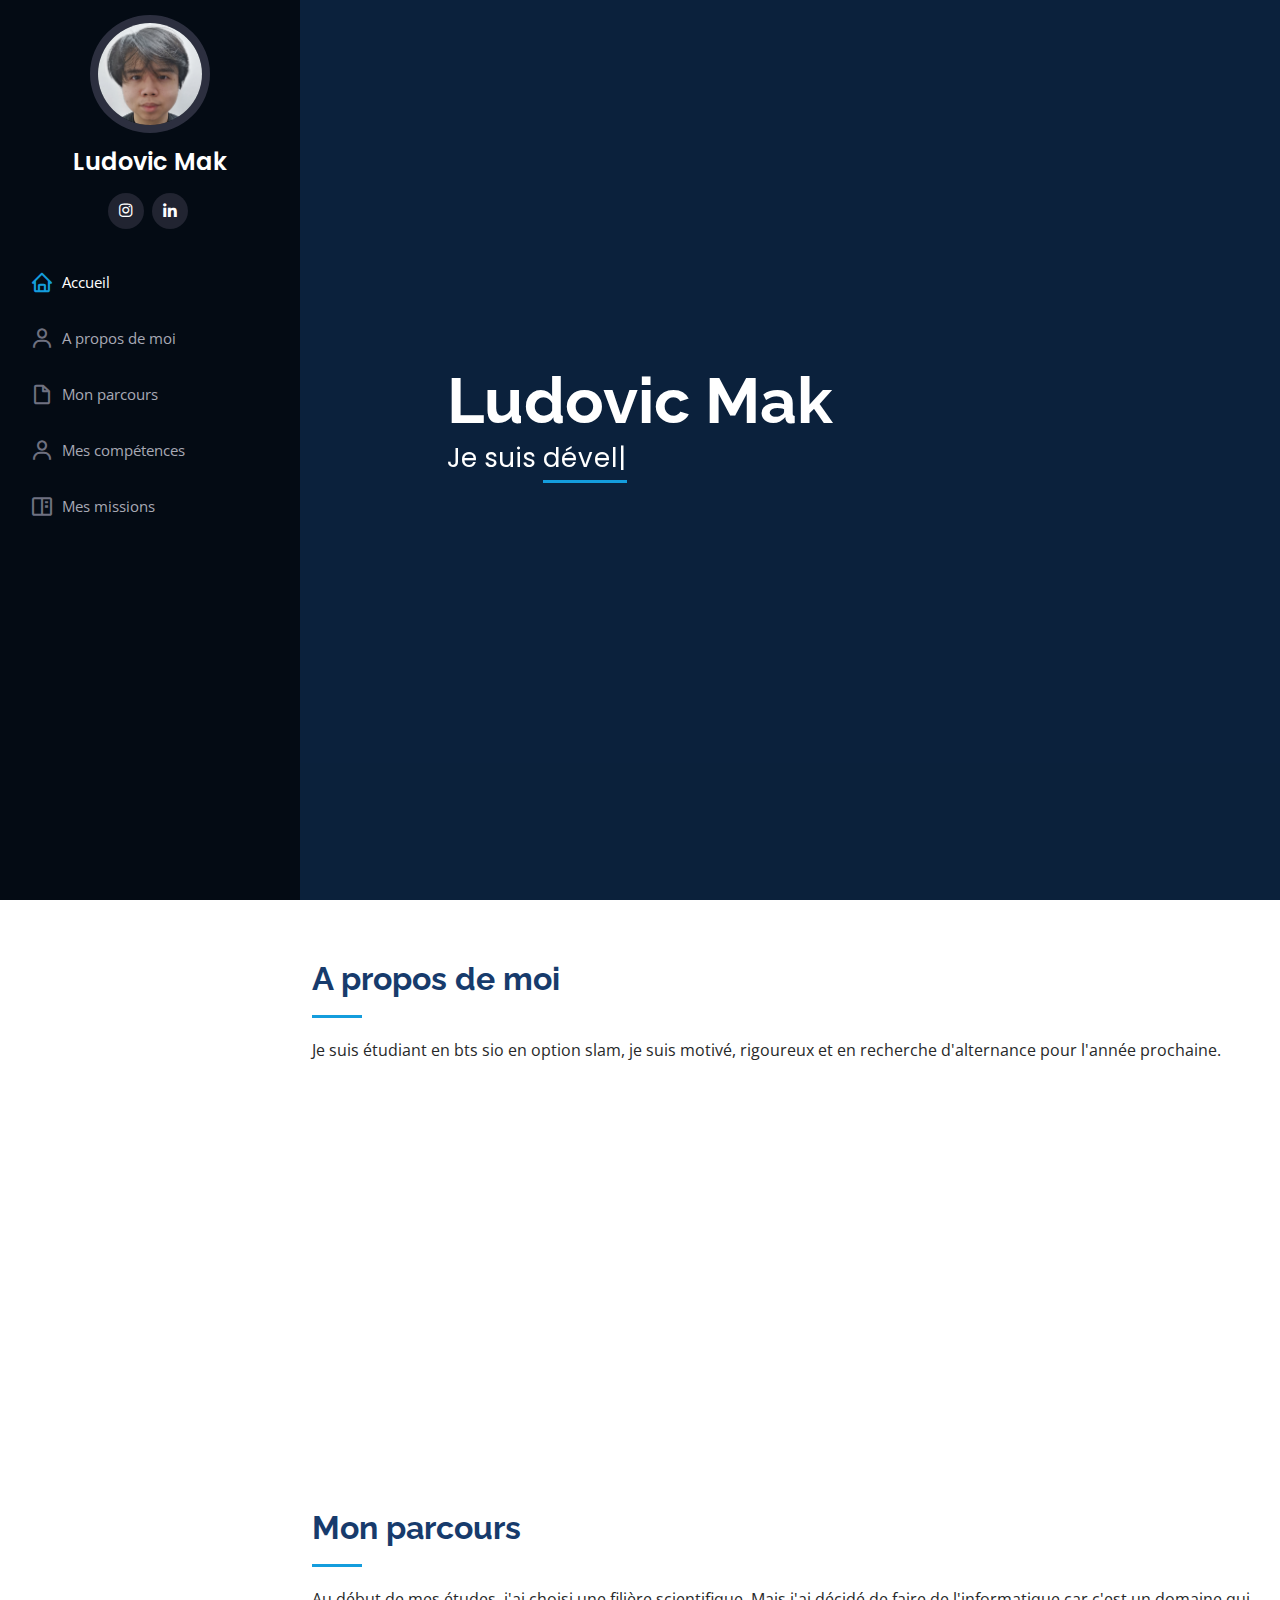
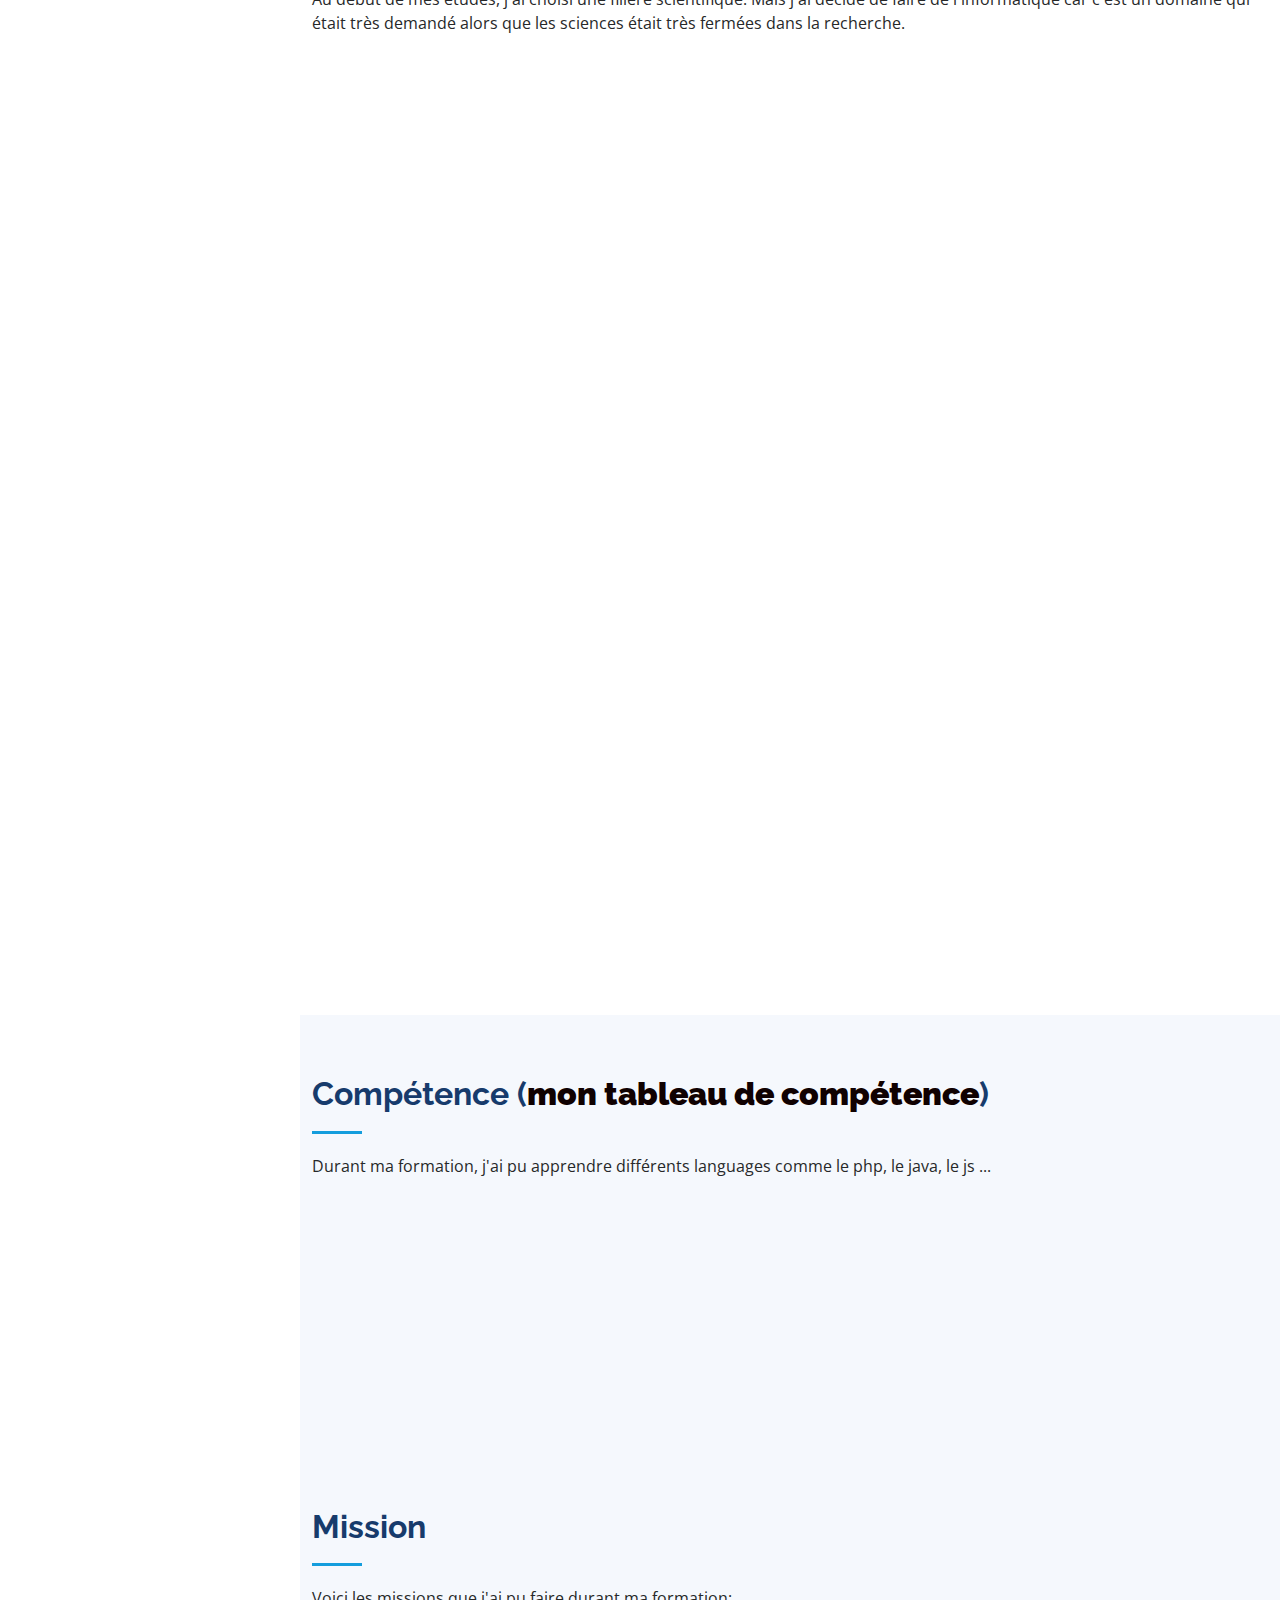
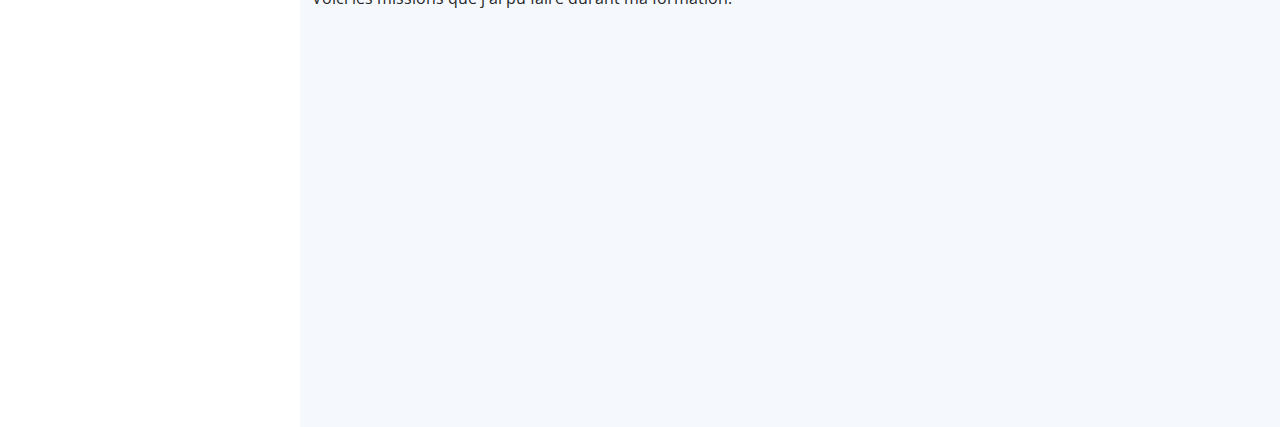
==== commit afedfdf1: "correction d'orthographe" ====
--- a/index.html
+++ b/index.html
@@ -81,7 +81,7 @@
 
         <div class="section-title">
           <h2>A propos de moi</h2>
-          <p>Je suis étudiant en bts sio option slam, je suis motivé, rigoureux et en recherche d'alternance pour l'année prochaine.</p>
+          <p>Je suis étudiant en bts sio en option slam, je suis motivé, rigoureux et en recherche d'alternance pour l'année prochaine.</p>
         </div>
 
         <div class="row">
@@ -159,7 +159,7 @@
 
             </div>
             <div class="resume-item">
-              <h4>CDD</h4>
+              <h4>Deuxième stage à Etienne Services</h4>
               <h5>9 janvier 2023 - 17 février 2023</h5>
               <p><em>Ma mission était de tester leur crm et de résoudre les bugs dans le back-end et dans le front-end. Les techologie utilisées sont php et js.</em></p>
 
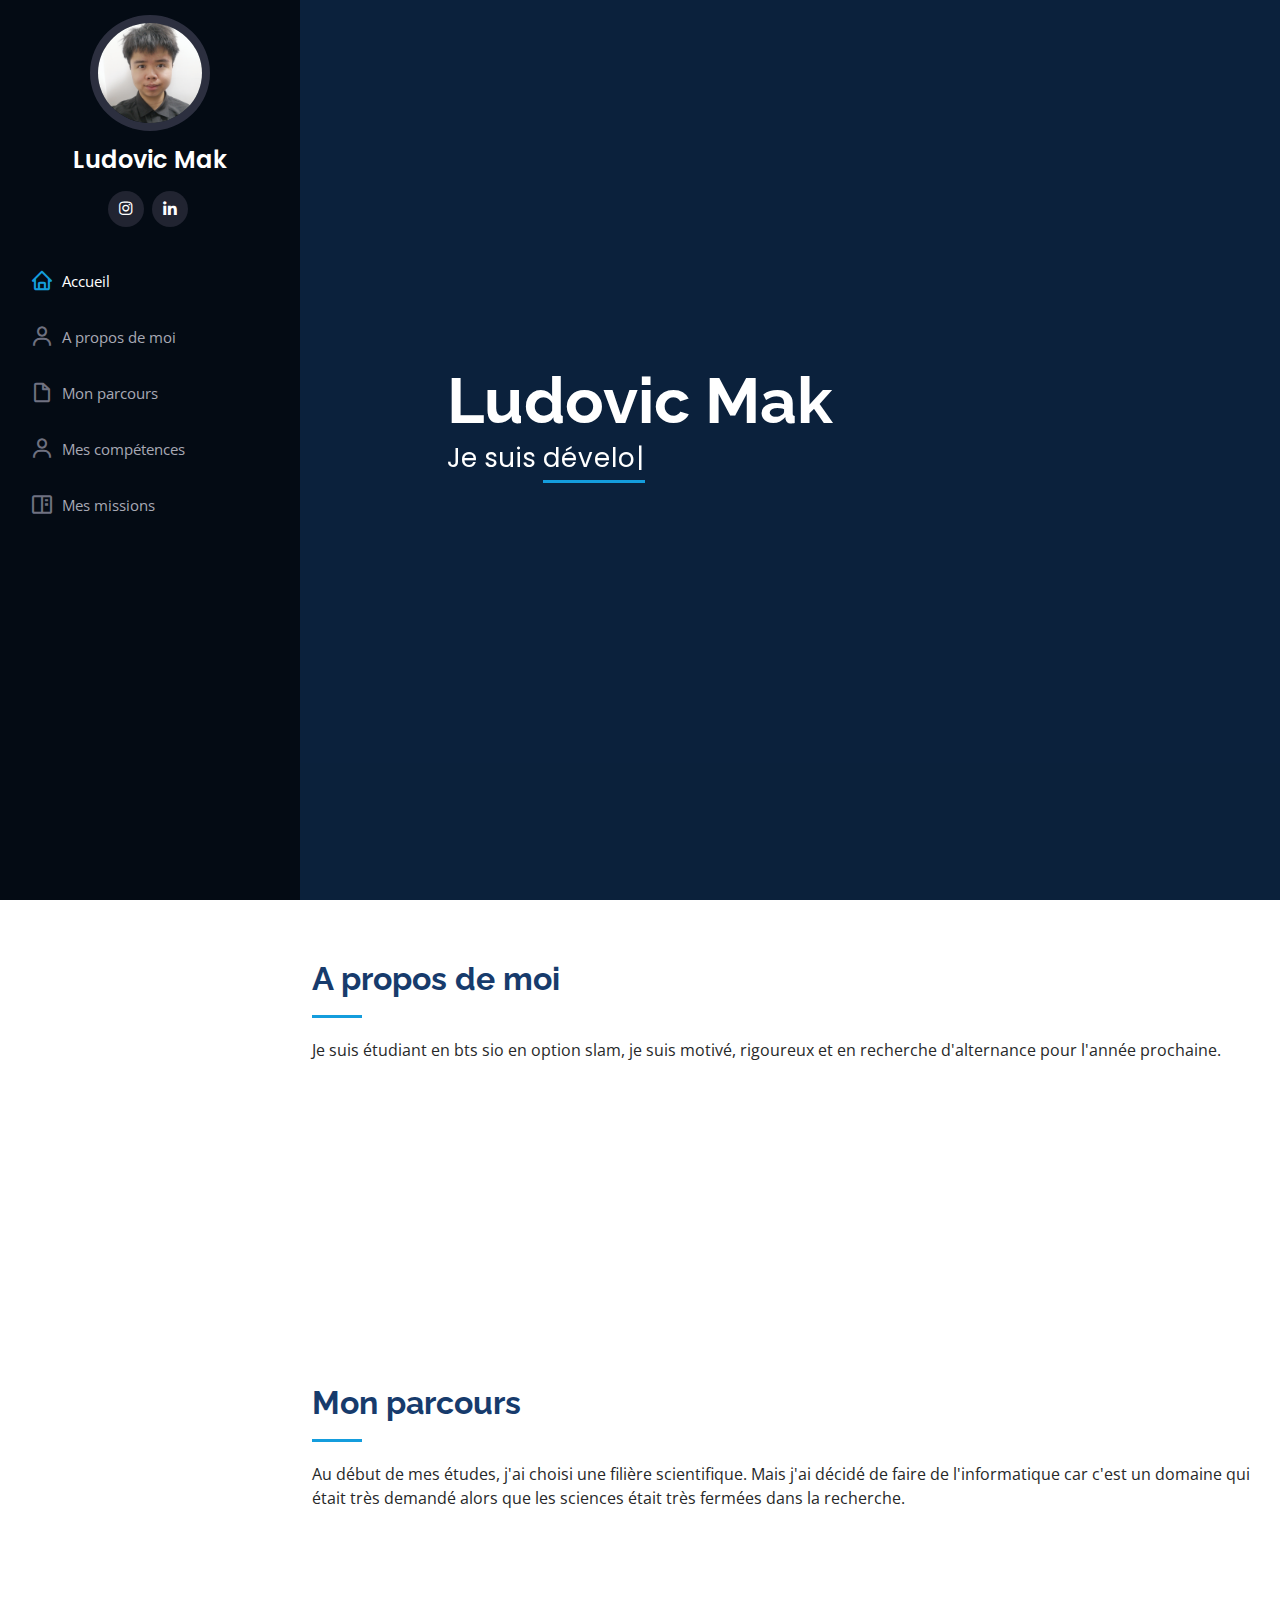
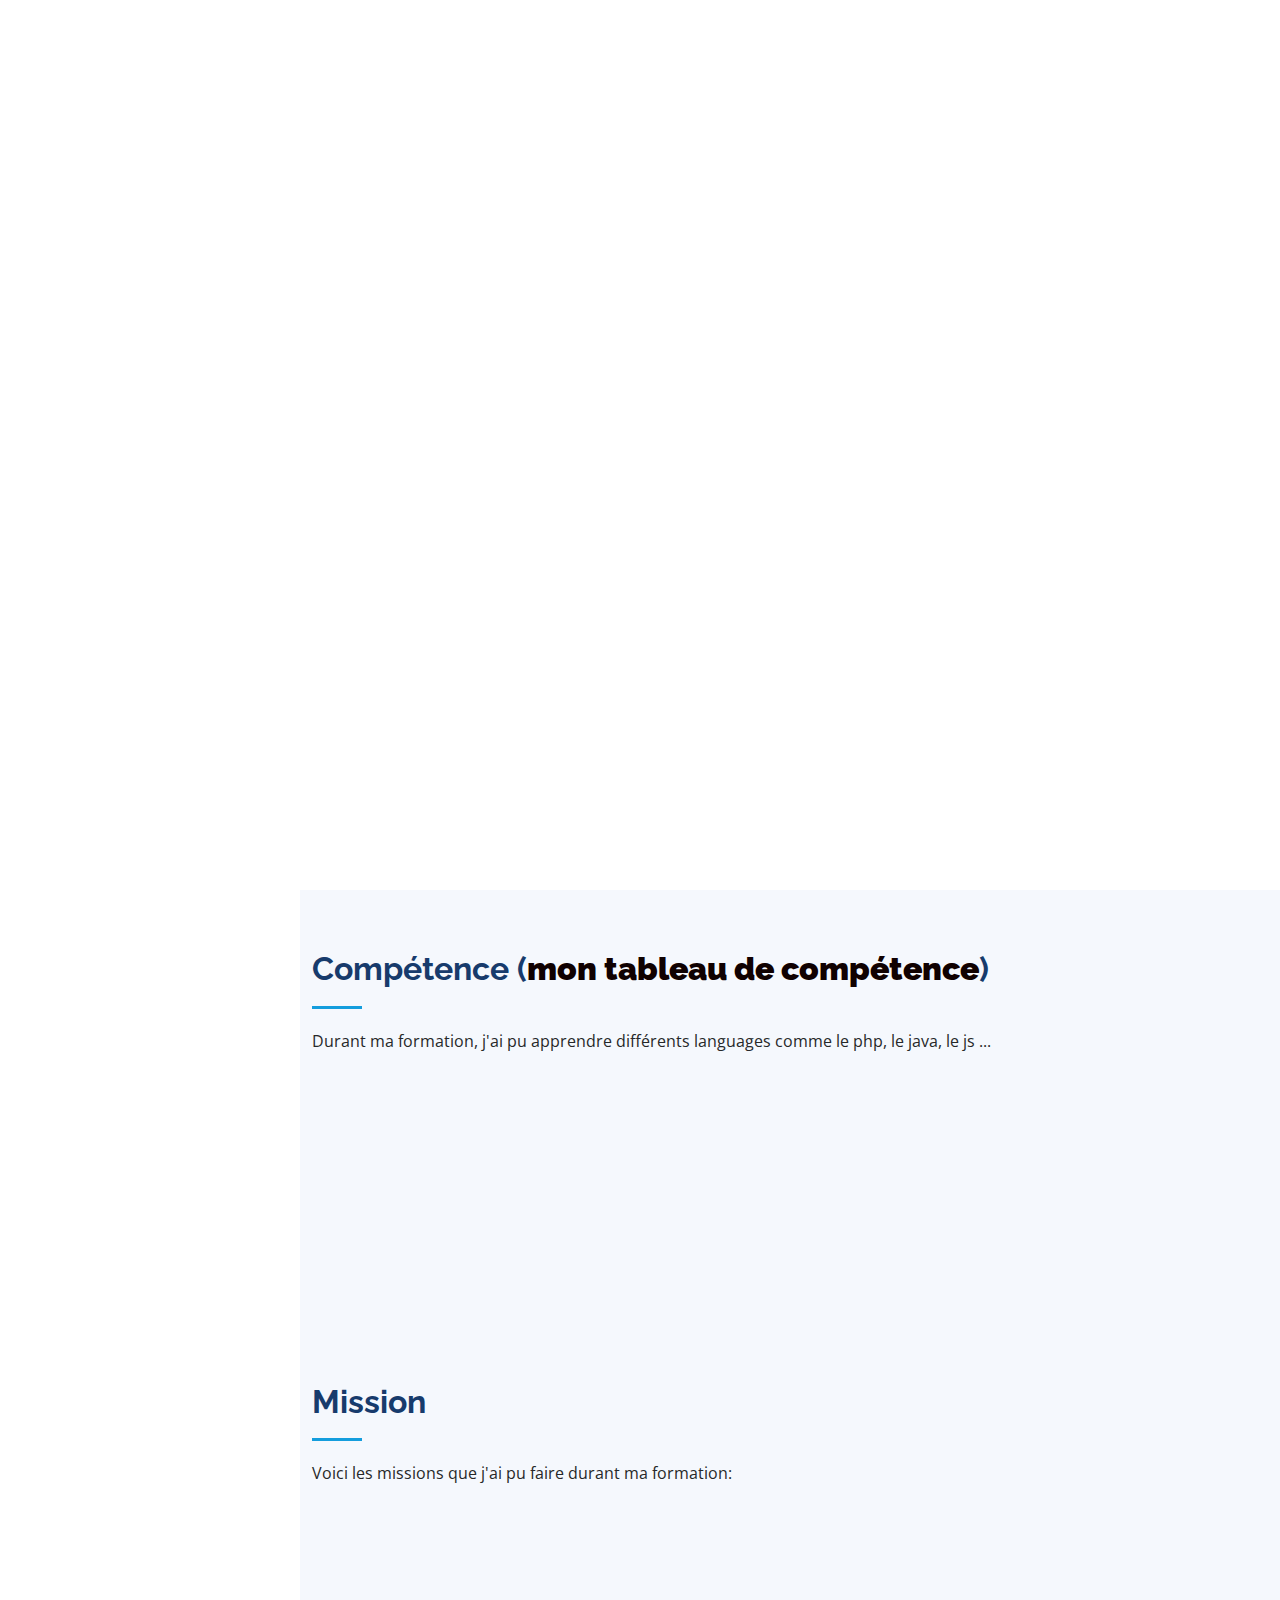
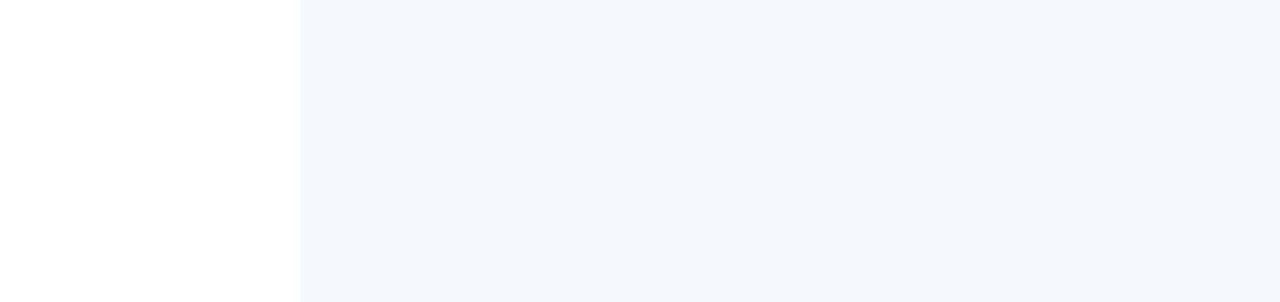
==== commit 65ba599a: "maj portefolio" ====
--- a/index.html
+++ b/index.html
@@ -45,7 +45,7 @@
     <div class="d-flex flex-column">
 
       <div class="profile">
-        <img src="assets/img/IMG_20230101_144242.jpg" alt="" class="img-fluid rounded-circle">
+        <img src="assets/img/pp-img.jpg" alt="" class="img-fluid rounded-circle">
         <h1 class="text-light"><a href="index.html">Ludovic Mak</a></h1>
         <div class="social-links mt-3 text-center">
           <a href="https://www.instagram.com/mak.ludovic/?hl=fr" class="instagram"><i class="bx bxl-instagram"></i></a>
@@ -86,7 +86,7 @@
 
         <div class="row">
           <div class="col-lg-4" data-aos="fade-right">
-            <img src="assets/img/IMG_20230101_144242.jpg" class="img-fluid" alt="">
+            <img src="assets/img/pp.jpg" class="img-fluid" alt="">
           </div>
           <div class="col-lg-8 pt-4 pt-lg-0 content" data-aos="fade-left">
             <h3>Mon profil</h3>
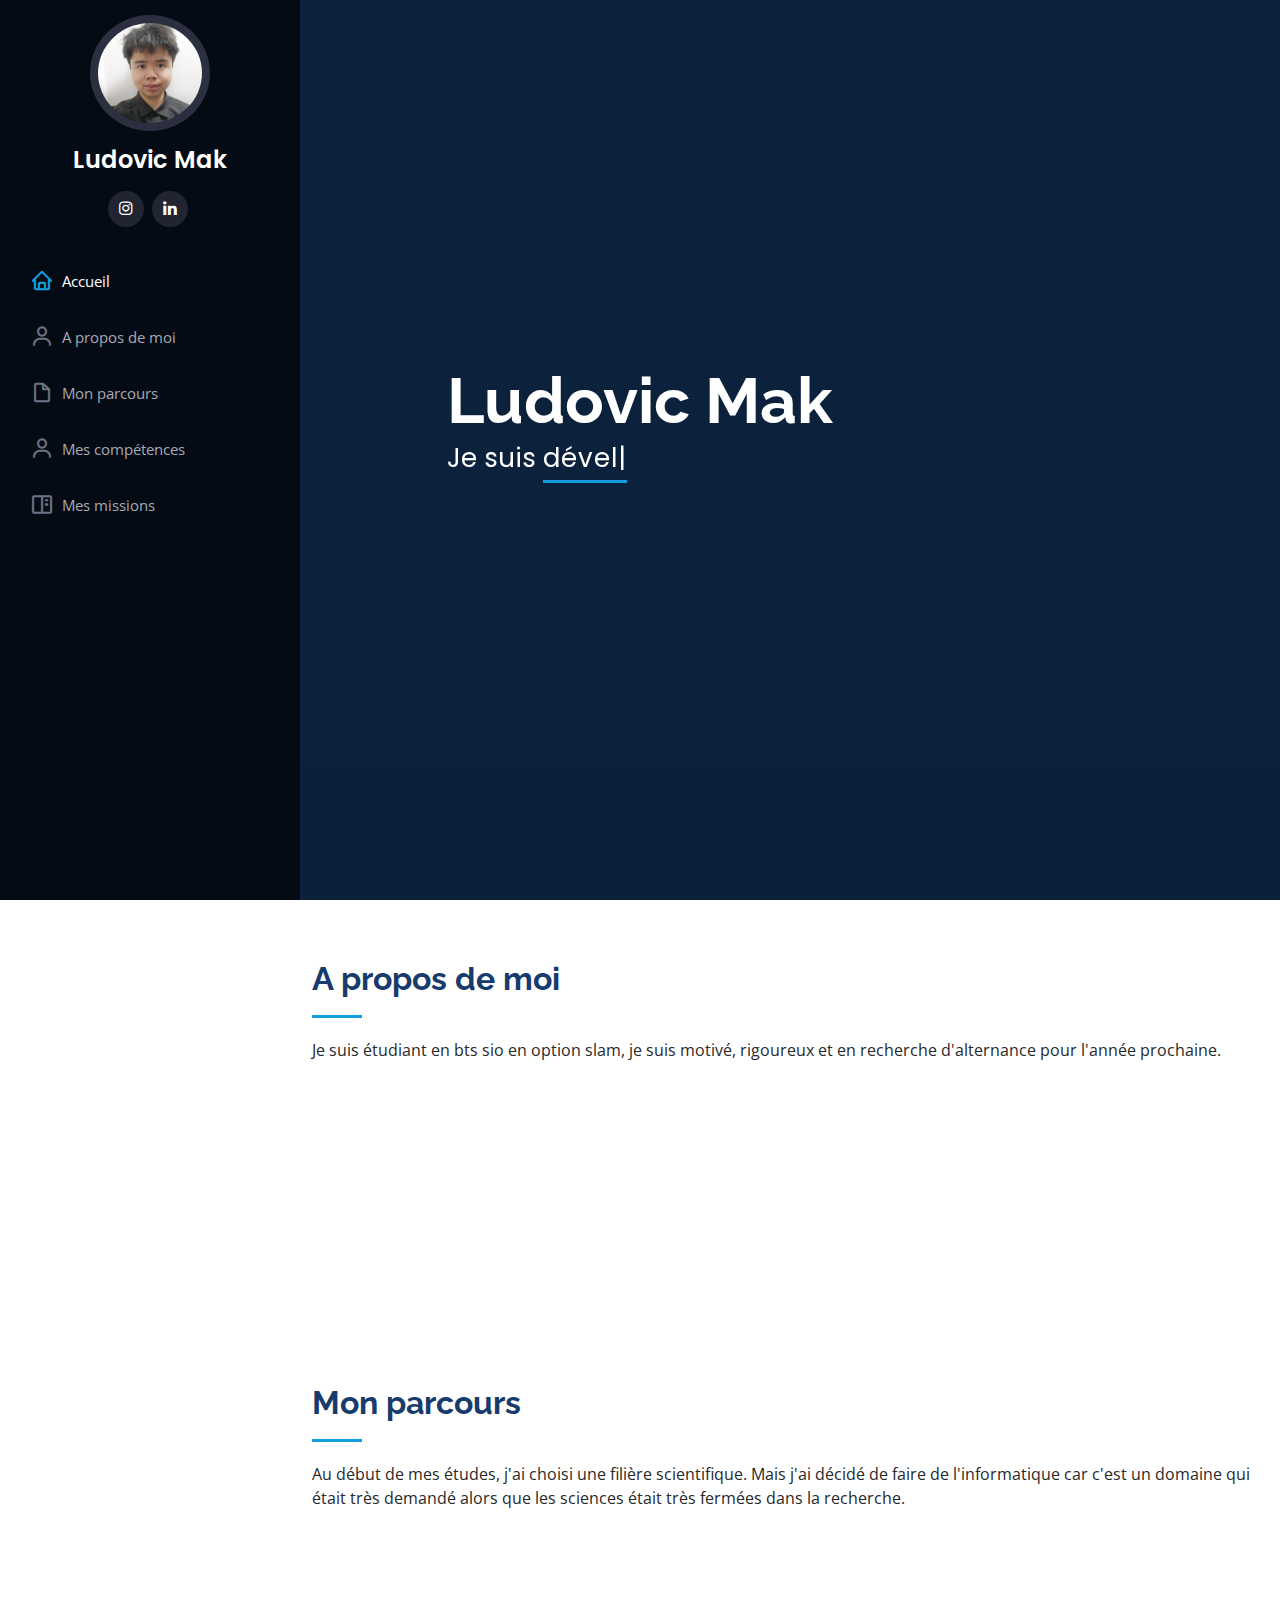
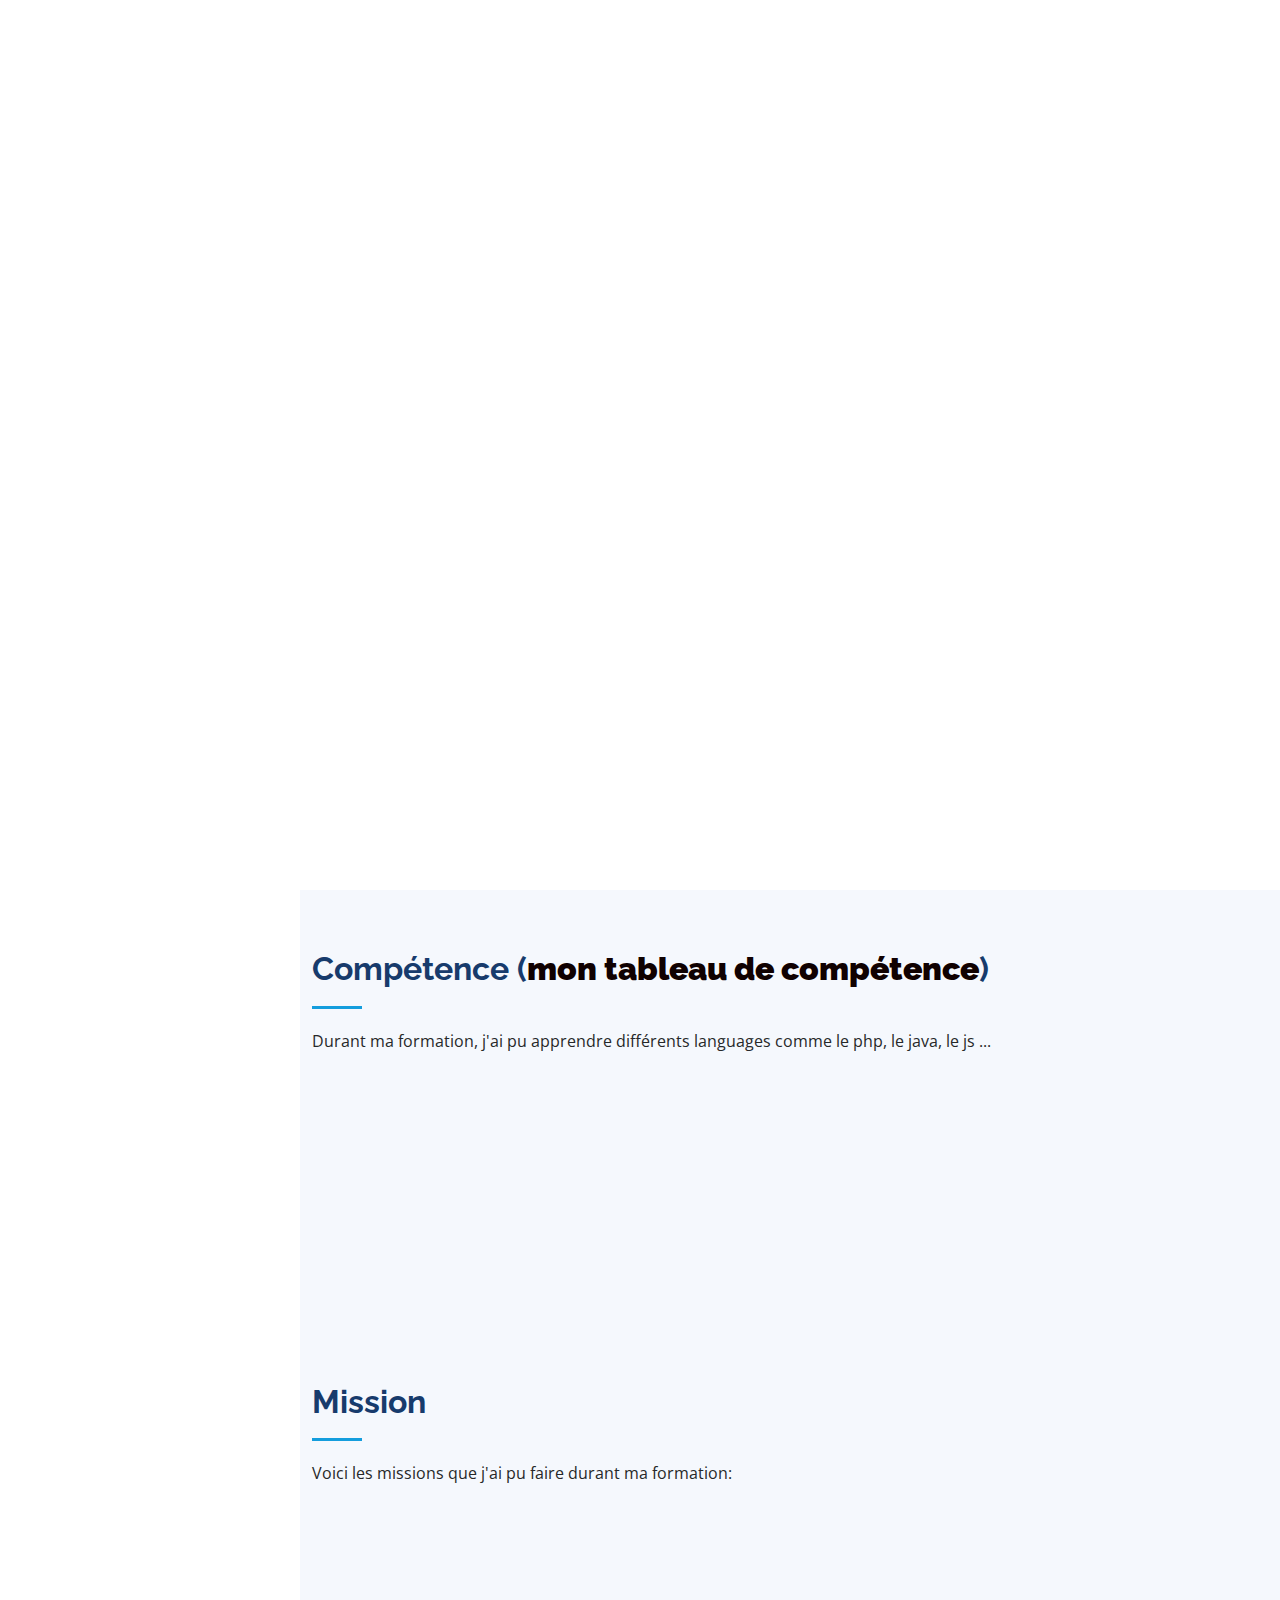
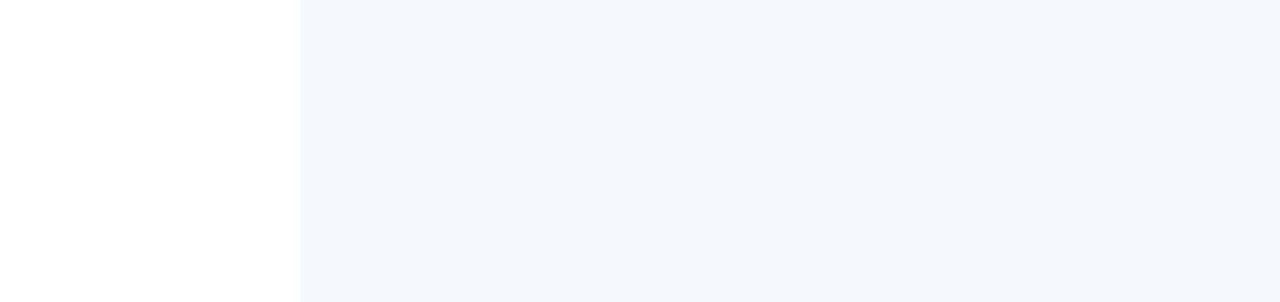
==== commit 3550f757: "maj portefolio" ====
--- a/index.html
+++ b/index.html
@@ -135,7 +135,7 @@
             <div class="resume-item">
               <h4>BTS Services Informatiques aux Organisations (SIO)
                 ORT Daniel Mayer Montreuil</h4>
-              <h5>2021-2023(en cours)</h5>
+              <h5>2021-2023</h5>
               <p><em>Première formation supérieur avec l'option slam.</em></p>
             </div>
           </div>
